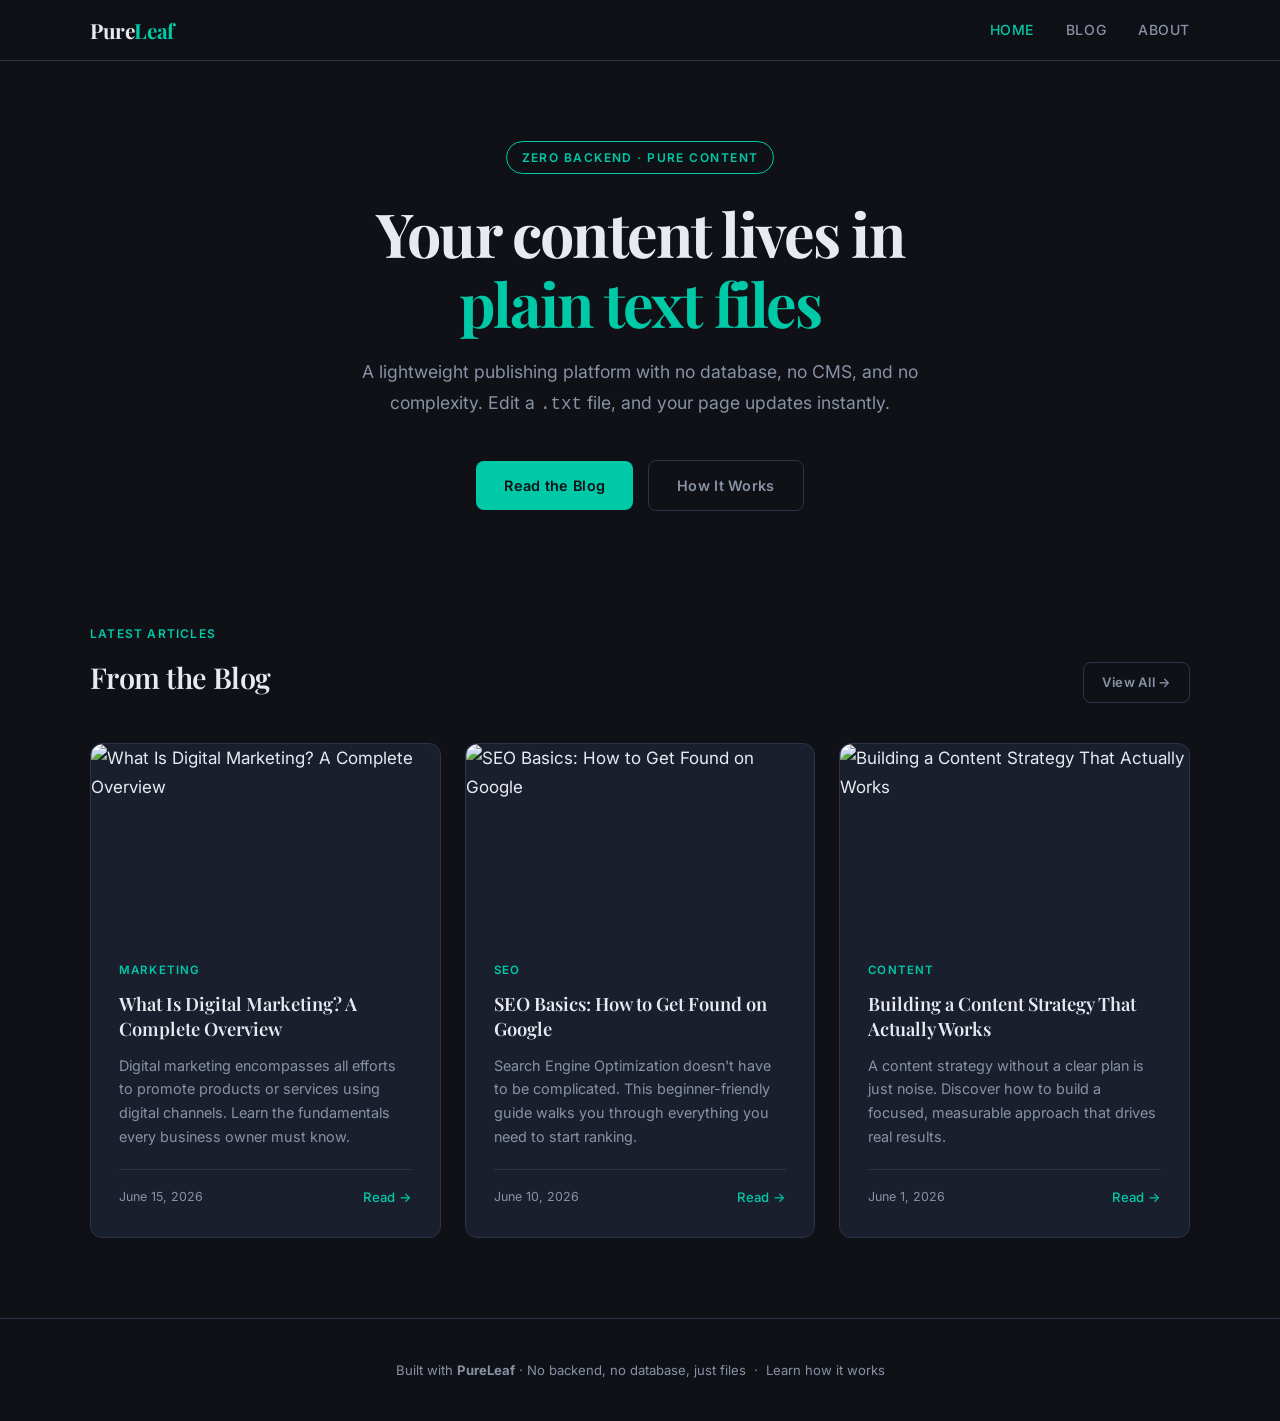
==== index.html @ 8e655b67 "Initial import" ====
<!DOCTYPE html>
<html lang="en">
<head>
  <meta charset="UTF-8">
  <meta name="viewport" content="width=device-width, initial-scale=1.0">
  <title>PureLeaf — Lightweight Publishing</title>
  <meta name="description" content="A fast, backend-free publishing platform where content lives in plain text files.">
  <link rel="stylesheet" href="css/main.css">
</head>
<body>

  <!-- ── Navigation ── -->
  <nav class="nav">
    <div class="nav-inner">
      <a href="index.html" class="nav-logo">Pure<span>Leaf</span></a>
      <ul class="nav-links">
        <li><a href="index.html" class="active">Home</a></li>
        <li><a href="blog.html">Blog</a></li>
        <li><a href="about.html">About</a></li>
      </ul>
    </div>
  </nav>

  <main>

    <!-- ── Hero ── -->
    <section class="hero">
      <span class="hero-eyebrow">Zero Backend · Pure Content</span>
      <h1>Your content lives in<br><em>plain text files</em></h1>
      <p>
        A lightweight publishing platform with no database, no CMS, and no complexity.
        Edit a <code>.txt</code> file, and your page updates instantly.
      </p>
      <a href="blog.html" class="btn btn-primary">Read the Blog</a>
      &nbsp;
      <a href="about.html" class="btn btn-ghost">How It Works</a>
    </section>

    <!-- ── Latest Posts ── -->
    <section class="posts-section">
      <div class="posts-header">
        <div>
          <div class="section-label">Latest Articles</div>
          <h2>From the Blog</h2>
        </div>
        <a href="blog.html" class="btn btn-ghost" style="font-size:0.82rem; padding:0.5rem 1.1rem;">
          View All →
        </a>
      </div>

      <!-- JS fills this in -->
      <div class="posts-grid" id="posts-grid">
        <div class="loading">Loading posts…</div>
      </div>
    </section>

  </main>

  <footer>
    <p>Built with <strong>PureLeaf</strong> · No backend, no database, just files &nbsp;·&nbsp;
      <a href="about.html">Learn how it works</a>
    </p>
  </footer>

  <script src="js/engine.js"></script>
  <script>
    // Load the posts manifest and render cards
    async function loadPosts() {
      const grid = document.getElementById('posts-grid');
      try {
        const res  = await fetch('posts.json');
        const posts = await res.json();

        // Show only the 3 most recent on the homepage
        const recent = posts.slice(0, 3);

        grid.innerHTML = recent.map(post => `
          <article class="post-card fade-in">
            ${post.image ? `<div class="post-card-image"><img src="${PureLeaf.escape(post.image)}" alt="${PureLeaf.escape(post.title)}" loading="lazy"></div>` : ''}
            <div class="post-card-category">${PureLeaf.escape(post.category)}</div>
            <h3>${PureLeaf.escape(post.title)}</h3>
            <p>${PureLeaf.escape(post.excerpt)}</p>
            <div class="post-card-meta">
              <span>${PureLeaf.formatDate(post.date)}</span>
              <a href="post.html?slug=${encodeURIComponent(post.slug)}" class="post-card-link">
                Read →
              </a>
            </div>
          </article>
        `).join('');

      } catch (err) {
        grid.innerHTML = '<p style="color:var(--danger)">Could not load posts.</p>';
      }
    }

    loadPosts();
  </script>

</body>
</html>
---- css/main.css ----
@import url('https://fonts.googleapis.com/css2?family=Playfair+Display:wght@400;600;700&family=Inter:wght@300;400;500;600&display=swap');

/* ── Tokens ── */
:root {
  --bg:       #0f1117;
  --surface:  #1a1f2e;
  --surface2: #222736;
  --border:   #2e3347;
  --accent:   #00c9a7;
  --accent2:  #0099ff;
  --text:     #e8eaf0;
  --muted:    #8892a4;
  --danger:   #ff6b6b;

  --font-display: 'Playfair Display', Georgia, serif;
  --font-body:    'Inter', system-ui, sans-serif;

  --radius: 8px;
  --max-w:  760px;
  --max-w-wide: 1100px;
}

/* ── Reset ── */
*, *::before, *::after { box-sizing: border-box; margin: 0; padding: 0; }

html { scroll-behavior: smooth; }

body {
  background: var(--bg);
  color: var(--text);
  font-family: var(--font-body);
  font-size: 17px;
  line-height: 1.75;
  min-height: 100vh;
  display: flex;
  flex-direction: column;
}

img { max-width: 100%; display: block; }
a  { color: var(--accent); text-decoration: none; }
a:hover { text-decoration: underline; }

/* ── Nav ── */
.nav {
  position: sticky;
  top: 0;
  z-index: 100;
  background: rgba(15, 17, 23, 0.88);
  backdrop-filter: blur(12px);
  border-bottom: 1px solid var(--border);
  padding: 0 2rem;
}

.nav-inner {
  max-width: var(--max-w-wide);
  margin: 0 auto;
  display: flex;
  align-items: center;
  justify-content: space-between;
  height: 60px;
}

.nav-logo {
  font-family: var(--font-display);
  font-size: 1.3rem;
  font-weight: 700;
  color: var(--text);
  letter-spacing: -0.02em;
}

.nav-logo span { color: var(--accent); }

.nav-links { display: flex; gap: 2rem; list-style: none; }

.nav-links a {
  color: var(--muted);
  font-size: 0.875rem;
  font-weight: 500;
  letter-spacing: 0.04em;
  text-transform: uppercase;
  transition: color 0.2s;
}

.nav-links a:hover,
.nav-links a.active { color: var(--accent); text-decoration: none; }

/* ── Main layout ── */
main { flex: 1; }

.container {
  max-width: var(--max-w-wide);
  margin: 0 auto;
  padding: 0 2rem;
}

.container--narrow {
  max-width: var(--max-w);
  margin: 0 auto;
  padding: 0 2rem;
}

/* ── Hero ── */
.hero {
  padding: 5rem 2rem 4rem;
  text-align: center;
  max-width: var(--max-w-wide);
  margin: 0 auto;
}

.hero-eyebrow {
  display: inline-block;
  font-size: 0.75rem;
  font-weight: 600;
  letter-spacing: 0.12em;
  text-transform: uppercase;
  color: var(--accent);
  border: 1px solid var(--accent);
  padding: 0.3rem 0.9rem;
  border-radius: 100px;
  margin-bottom: 1.5rem;
}

.hero h1 {
  font-family: var(--font-display);
  font-size: clamp(2.2rem, 5vw, 3.8rem);
  font-weight: 700;
  line-height: 1.15;
  letter-spacing: -0.03em;
  color: var(--text);
  margin-bottom: 1.25rem;
}

.hero h1 em {
  font-style: normal;
  color: var(--accent);
}

.hero p {
  font-size: 1.1rem;
  color: var(--muted);
  max-width: 560px;
  margin: 0 auto 2.5rem;
}

.btn {
  display: inline-block;
  padding: 0.75rem 1.75rem;
  border-radius: var(--radius);
  font-size: 0.9rem;
  font-weight: 600;
  letter-spacing: 0.02em;
  transition: all 0.2s;
  cursor: pointer;
  border: none;
}

.btn-primary {
  background: var(--accent);
  color: #0f1117;
}

.btn-primary:hover {
  background: #00e0bb;
  text-decoration: none;
  transform: translateY(-1px);
}

.btn-ghost {
  background: transparent;
  color: var(--muted);
  border: 1px solid var(--border);
}

.btn-ghost:hover {
  color: var(--text);
  border-color: var(--muted);
  text-decoration: none;
}

/* ── Section headings ── */
.section-label {
  font-size: 0.75rem;
  font-weight: 600;
  letter-spacing: 0.1em;
  text-transform: uppercase;
  color: var(--accent);
  margin-bottom: 0.5rem;
}

/* ── Post cards grid ── */
.posts-section {
  padding: 3rem 2rem 5rem;
}

.posts-header {
  max-width: var(--max-w-wide);
  margin: 0 auto 2.5rem;
  display: flex;
  align-items: flex-end;
  justify-content: space-between;
}

.posts-header h2 {
  font-family: var(--font-display);
  font-size: 1.8rem;
  font-weight: 600;
  letter-spacing: -0.02em;
}

.posts-grid {
  max-width: var(--max-w-wide);
  margin: 0 auto;
  display: grid;
  grid-template-columns: repeat(auto-fill, minmax(300px, 1fr));
  gap: 1.5rem;
}

.post-card {
  background: var(--surface);
  border: 1px solid var(--border);
  border-radius: calc(var(--radius) * 1.5);
  padding: 1.75rem;
  transition: border-color 0.2s, transform 0.2s;
  display: flex;
  flex-direction: column;
}

.post-card:hover {
  border-color: var(--accent);
  transform: translateY(-3px);
}

.post-card-category {
  font-size: 0.72rem;
  font-weight: 600;
  letter-spacing: 0.1em;
  text-transform: uppercase;
  color: var(--accent);
  margin-bottom: 0.75rem;
}

.post-card h3 {
  font-family: var(--font-display);
  font-size: 1.15rem;
  font-weight: 600;
  line-height: 1.35;
  margin-bottom: 0.75rem;
  color: var(--text);
}

.post-card p {
  font-size: 0.9rem;
  color: var(--muted);
  line-height: 1.65;
  flex: 1;
  margin-bottom: 1.25rem;
}

.post-card-meta {
  display: flex;
  align-items: center;
  justify-content: space-between;
  font-size: 0.78rem;
  color: var(--muted);
  border-top: 1px solid var(--border);
  padding-top: 1rem;
  margin-top: auto;
}

.post-card-link {
  color: var(--accent);
  font-weight: 500;
  font-size: 0.82rem;
}

/* ── Article page ── */
.article-header {
  padding: 4rem 2rem 3rem;
  max-width: var(--max-w);
  margin: 0 auto;
  border-bottom: 1px solid var(--border);
}

.article-category {
  display: inline-block;
  font-size: 0.72rem;
  font-weight: 600;
  letter-spacing: 0.1em;
  text-transform: uppercase;
  color: var(--accent);
  margin-bottom: 1rem;
}

.article-header h1 {
  font-family: var(--font-display);
  font-size: clamp(1.8rem, 4vw, 2.8rem);
  font-weight: 700;
  line-height: 1.2;
  letter-spacing: -0.025em;
  margin-bottom: 1rem;
}

.article-meta {
  font-size: 0.85rem;
  color: var(--muted);
}

/* ── Article reading line (signature element) ── */
.article-body {
  max-width: var(--max-w);
  margin: 0 auto;
  padding: 3rem 2rem 5rem;
  position: relative;
}

.article-body::before {
  content: '';
  position: absolute;
  left: 0;
  top: 3rem;
  width: 3px;
  background: linear-gradient(to bottom, var(--accent), transparent);
  height: 60%;
  border-radius: 2px;
  opacity: 0.35;
}

/* Article content styles (rendered from txt) */
.article-content h2 {
  font-family: var(--font-display);
  font-size: 1.45rem;
  font-weight: 600;
  margin: 2.5rem 0 0.9rem;
  color: var(--text);
  letter-spacing: -0.01em;
}

.article-content p {
  margin-bottom: 1.35rem;
  color: #c8cdd8;
}

.article-content ul, .article-content ol {
  margin: 1rem 0 1.35rem 1.5rem;
  color: #c8cdd8;
}

.article-content li { margin-bottom: 0.4rem; }

/* ── About / static page ── */
.page-header {
  padding: 4rem 2rem 2rem;
  max-width: var(--max-w);
  margin: 0 auto;
  border-bottom: 1px solid var(--border);
}

.page-header h1 {
  font-family: var(--font-display);
  font-size: clamp(2rem, 4vw, 3rem);
  font-weight: 700;
  letter-spacing: -0.03em;
}

.page-body {
  max-width: var(--max-w);
  margin: 0 auto;
  padding: 3rem 2rem 5rem;
}

.page-content h2 {
  font-family: var(--font-display);
  font-size: 1.45rem;
  font-weight: 600;
  margin: 2.5rem 0 0.9rem;
  color: var(--text);
}

.page-content p  { margin-bottom: 1.35rem; color: #c8cdd8; }
.page-content ul { margin: 1rem 0 1.35rem 1.5rem; color: #c8cdd8; }
.page-content li { margin-bottom: 0.4rem; }

/* ── Blog index page ── */
.blog-header {
  padding: 4rem 2rem 3rem;
  max-width: var(--max-w-wide);
  margin: 0 auto;
}

.blog-header h1 {
  font-family: var(--font-display);
  font-size: clamp(2rem, 4vw, 3rem);
  font-weight: 700;
  letter-spacing: -0.03em;
  margin-bottom: 0.5rem;
}

.blog-header p { color: var(--muted); max-width: 480px; }

/* ── Post card cover image ── */
.post-card-image {
  width: calc(100% + 3.5rem);
  margin: -1.75rem -1.75rem 1.25rem;
  border-radius: calc(var(--radius) * 1.5) calc(var(--radius) * 1.5) 0 0;
  overflow: hidden;
  aspect-ratio: 16 / 9;
}

.post-card-image img {
  width: 100%;
  height: 100%;
  object-fit: cover;
  transition: transform 0.4s ease;
}

.post-card:hover .post-card-image img {
  transform: scale(1.04);
}

/* ── Article hero image ── */
.article-hero-wrap {
  width: 100%;
  max-width: var(--max-w);
  margin: 0 auto;
  padding: 0 2rem 2rem;
  box-sizing: border-box;
  display: block;
}

.article-hero-image {
  width: 100%;
  aspect-ratio: 16 / 7;
  overflow: hidden;
  border-radius: var(--radius);
  background: var(--surface);
  display: block;
  box-sizing: border-box;
}

.article-hero-image:empty {
  display: none;
}

.article-hero-image img {
  width: 100% !important;
  height: 100% !important;
  max-width: none !important;
  object-fit: cover;
  display: block;
}

/* ── Inline article figures ── */
.article-figure {
  margin: 2rem 0;
  border-radius: var(--radius);
  overflow: hidden;
  border: 1px solid var(--border);
}

.article-figure img {
  width: 100%;
  height: auto;
  display: block;
}

.article-figure figcaption {
  padding: 0.6rem 1rem;
  font-size: 0.8rem;
  color: var(--muted);
  background: var(--surface);
  border-top: 1px solid var(--border);
  font-style: italic;
}


.loading {
  color: var(--muted);
  font-size: 0.9rem;
  padding: 2rem 0;
  display: flex;
  align-items: center;
  gap: 0.5rem;
}

.loading::before {
  content: '';
  width: 14px; height: 14px;
  border: 2px solid var(--border);
  border-top-color: var(--accent);
  border-radius: 50%;
  animation: spin 0.8s linear infinite;
  flex-shrink: 0;
}

@keyframes spin { to { transform: rotate(360deg); } }

/* ── Back link ── */
.back-link {
  display: inline-flex;
  align-items: center;
  gap: 0.4rem;
  font-size: 0.85rem;
  color: var(--muted);
  margin-bottom: 2rem;
  transition: color 0.2s;
}

.back-link:hover { color: var(--accent); text-decoration: none; }

/* ── Footer ── */
footer {
  border-top: 1px solid var(--border);
  padding: 2.5rem 2rem;
  text-align: center;
  font-size: 0.82rem;
  color: var(--muted);
}

footer a { color: var(--muted); }
footer a:hover { color: var(--accent); }

/* ── Fade-in animation ── */
.fade-in {
  animation: fadeIn 0.4s ease both;
}

@keyframes fadeIn {
  from { opacity: 0; transform: translateY(8px); }
  to   { opacity: 1; transform: translateY(0); }
}

/* ── Responsive ── */
@media (max-width: 640px) {
  .nav-links { gap: 1.2rem; }
  .posts-grid { grid-template-columns: 1fr; }
  .posts-header { flex-direction: column; align-items: flex-start; gap: 0.75rem; }
  .article-body::before { display: none; }
}
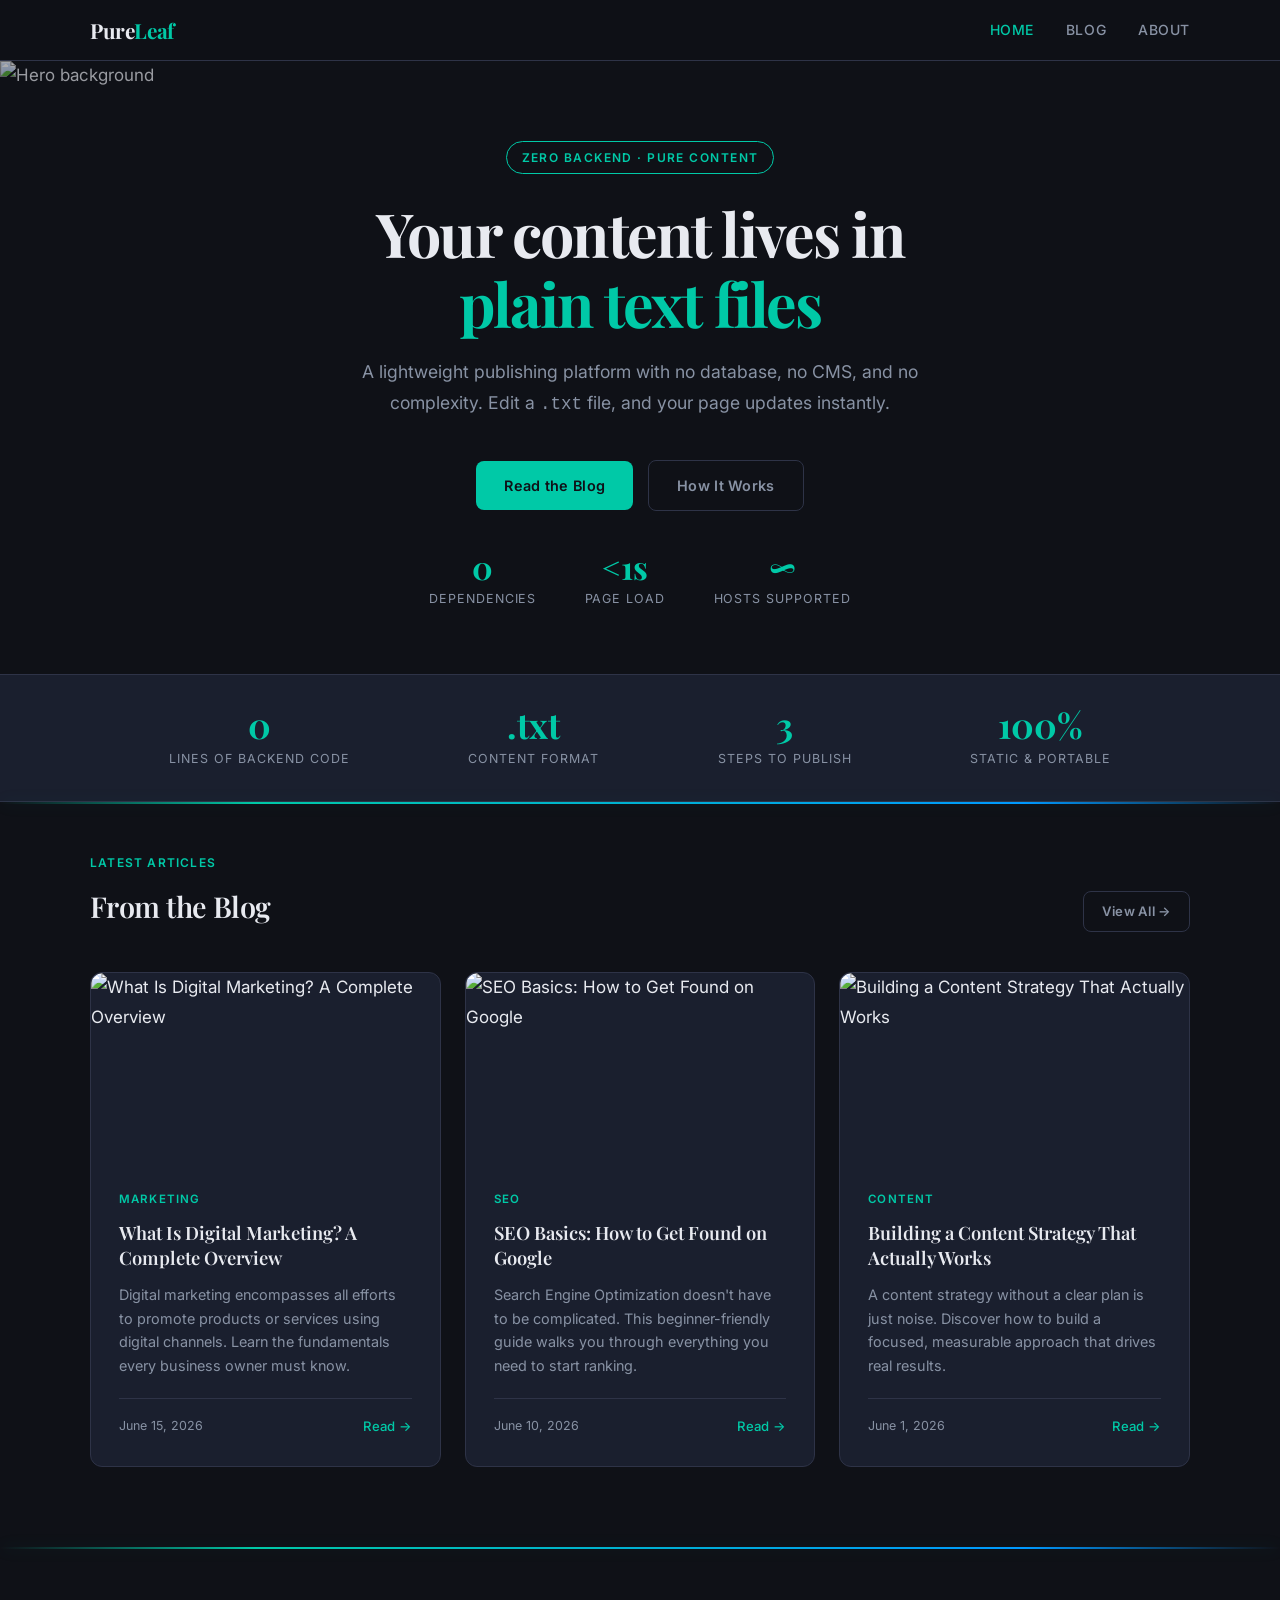
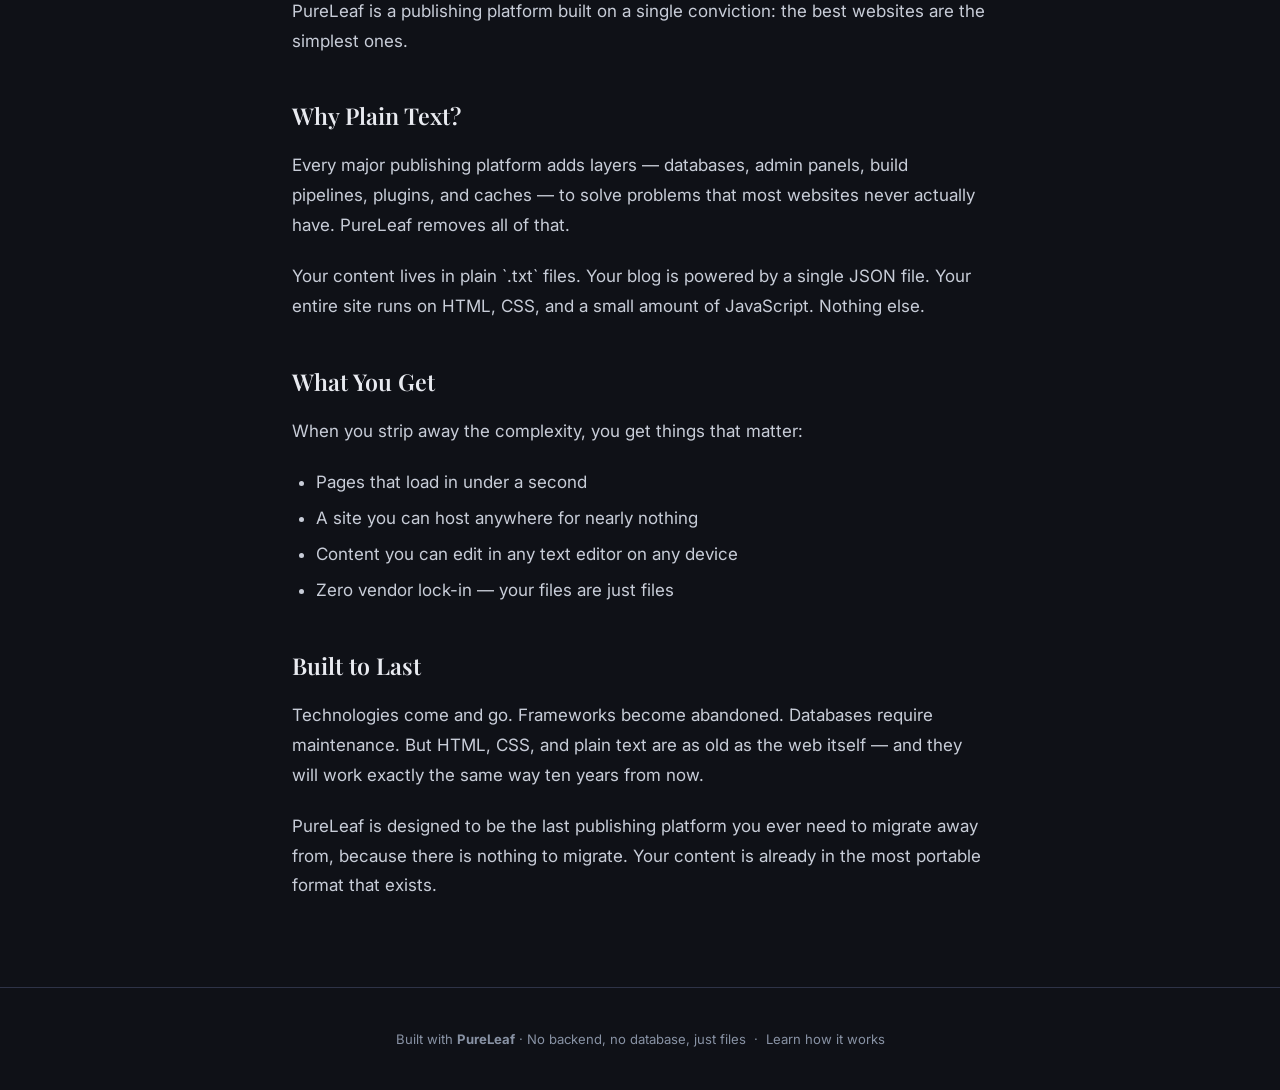
==== commit 86cc5f57: "version 3" ====
--- a/index.html
+++ b/index.html
@@ -23,18 +23,67 @@
 
   <main>
 
-    <!-- ── Hero ── -->
+    <!-- ── Hero (full-bleed background photo + gradient overlay) ── -->
     <section class="hero">
-      <span class="hero-eyebrow">Zero Backend · Pure Content</span>
-      <h1>Your content lives in<br><em>plain text files</em></h1>
-      <p>
-        A lightweight publishing platform with no database, no CMS, and no complexity.
-        Edit a <code>.txt</code> file, and your page updates instantly.
-      </p>
-      <a href="blog.html" class="btn btn-primary">Read the Blog</a>
-      &nbsp;
-      <a href="about.html" class="btn btn-ghost">How It Works</a>
+      <!-- Background photo layer — replace src with your own image -->
+      <div class="hero-bg">
+        <img src="https://picsum.photos/seed/pureleaf-hero/1920/1080" alt="Hero background">
+      </div>
+
+      <!-- Content layer — sits above the photo -->
+      <div class="hero-content">
+        <span class="hero-eyebrow">Zero Backend · Pure Content</span>
+        <h1>Your content lives in<br><em>plain text files</em></h1>
+        <p>
+          A lightweight publishing platform with no database, no CMS, and no complexity.
+          Edit a <code>.txt</code> file, and your page updates instantly.
+        </p>
+        <a href="blog.html" class="btn btn-primary">Read the Blog</a>
+        &nbsp;
+        <a href="about.html" class="btn btn-ghost">How It Works</a>
+
+        <!-- Inline stats at the bottom of the hero -->
+        <div class="hero-stats">
+          <div class="hero-stat">
+            <strong>0</strong>
+            <span>Dependencies</span>
+          </div>
+          <div class="hero-stat">
+            <strong>&lt;1s</strong>
+            <span>Page Load</span>
+          </div>
+          <div class="hero-stat">
+            <strong>∞</strong>
+            <span>Hosts Supported</span>
+          </div>
+        </div>
+      </div>
     </section>
+
+    <!-- ── Stats strip (full-width band below the hero) ── -->
+    <div class="stats-strip">
+      <div class="stats-strip-inner">
+        <div>
+          <span class="stat-item-value">0</span>
+          <span class="stat-item-label">Lines of Backend Code</span>
+        </div>
+        <div>
+          <span class="stat-item-value">.txt</span>
+          <span class="stat-item-label">Content Format</span>
+        </div>
+        <div>
+          <span class="stat-item-value">3</span>
+          <span class="stat-item-label">Steps to Publish</span>
+        </div>
+        <div>
+          <span class="stat-item-value">100%</span>
+          <span class="stat-item-label">Static & Portable</span>
+        </div>
+      </div>
+    </div>
+
+    <!-- ── Power line divider ── -->
+    <hr class="power-line">
 
     <!-- ── Latest Posts ── -->
     <section class="posts-section">
@@ -48,11 +97,17 @@
         </a>
       </div>
 
-      <!-- JS fills this in -->
+      <!-- JS fills this in from posts.json -->
       <div class="posts-grid" id="posts-grid">
         <div class="loading">Loading posts…</div>
       </div>
     </section>
+
+    <!-- ── Power line divider ── -->
+    <hr class="power-line">
+
+    <!-- ── Homepage body content (loaded from pages/home.txt) ── -->
+    <div class="home-content-section" id="home-content"></div>
 
   </main>
 
@@ -94,6 +149,9 @@
       }
     }
 
+    // Load homepage body content from pages/home.txt
+    PureLeaf.render('pages/home.txt', document.getElementById('home-content'));
+
     loadPosts();
   </script>
 
--- a/css/main.css
+++ b/css/main.css
@@ -18,6 +18,7 @@
   --radius: 8px;
   --max-w:  760px;
   --max-w-wide: 1100px;
+  --accent-glow: rgba(0, 201, 167, 0.15);
 }
 
 /* ── Reset ── */
@@ -99,12 +100,50 @@
   padding: 0 2rem;
 }
 
-/* ── Hero ── */
+/* ── Hero (full-bleed photo with gradient overlay) ── */
 .hero {
+  position: relative;
+  overflow: hidden;
+  min-height: 560px;
+  display: flex;
+  align-items: center;
+}
+
+/* The background photo layer */
+.hero-bg {
+  position: absolute;
+  inset: 0;
+  z-index: 0;
+}
+
+.hero-bg img {
+  width: 100%;
+  height: 100%;
+  object-fit: cover;
+  display: block;
+}
+
+/* Dark gradient overlay so text stays readable regardless of photo */
+.hero-bg::after {
+  content: '';
+  position: absolute;
+  inset: 0;
+  background: linear-gradient(
+    to bottom,
+    rgba(15, 17, 23, 0.35) 0%,
+    rgba(15, 17, 23, 0.92) 100%
+  );
+}
+
+/* The text/content layer — sits above the photo */
+.hero-content {
+  position: relative;
+  z-index: 1;
+  width: 100%;
+  max-width: var(--max-w-wide);
+  margin: 0 auto;
   padding: 5rem 2rem 4rem;
   text-align: center;
-  max-width: var(--max-w-wide);
-  margin: 0 auto;
 }
 
 .hero-eyebrow {
@@ -120,7 +159,7 @@
   margin-bottom: 1.5rem;
 }
 
-.hero h1 {
+.hero-content h1 {
   font-family: var(--font-display);
   font-size: clamp(2.2rem, 5vw, 3.8rem);
   font-weight: 700;
@@ -130,18 +169,134 @@
   margin-bottom: 1.25rem;
 }
 
-.hero h1 em {
+.hero-content h1 em {
   font-style: normal;
   color: var(--accent);
 }
 
-.hero p {
+.hero-content p {
   font-size: 1.1rem;
   color: var(--muted);
   max-width: 560px;
   margin: 0 auto 2.5rem;
 }
 
+/* Inline stat group at the bottom of the hero */
+.hero-stats {
+  display: flex;
+  justify-content: center;
+  gap: 3rem;
+  margin-top: 2.5rem;
+  flex-wrap: wrap;
+}
+
+.hero-stat {
+  text-align: center;
+}
+
+.hero-stat strong {
+  display: block;
+  font-family: var(--font-display);
+  font-size: 2rem;
+  font-weight: 700;
+  color: var(--accent);
+  line-height: 1;
+}
+
+.hero-stat span {
+  font-size: 0.78rem;
+  text-transform: uppercase;
+  letter-spacing: 0.08em;
+  color: var(--muted);
+  margin-top: 0.3rem;
+  display: block;
+}
+
+/* ── Stats strip (full-width band of key figures below hero) ── */
+.stats-strip {
+  width: 100%;
+  background: var(--surface);
+  border-top: 1px solid var(--border);
+  border-bottom: 1px solid var(--border);
+}
+
+.stats-strip-inner {
+  max-width: var(--max-w-wide);
+  margin: 0 auto;
+  padding: 2rem;
+  display: flex;
+  justify-content: space-around;
+  align-items: center;
+  flex-wrap: wrap;
+  gap: 1.5rem;
+}
+
+.stat-item-value {
+  font-family: var(--font-display);
+  font-size: 2.2rem;
+  font-weight: 700;
+  color: var(--accent);
+  line-height: 1;
+  display: block;
+  text-align: center;
+}
+
+.stat-item-label {
+  font-size: 0.78rem;
+  text-transform: uppercase;
+  letter-spacing: 0.08em;
+  color: var(--muted);
+  margin-top: 0.35rem;
+  display: block;
+  text-align: center;
+}
+
+/* ── Power line (full-width glowing accent divider) ── */
+.power-line {
+  width: 100%;
+  height: 2px;
+  background: linear-gradient(
+    to right,
+    transparent,
+    var(--accent) 20%,
+    var(--accent2) 80%,
+    transparent
+  );
+  box-shadow: 0 0 16px var(--accent-glow);
+  border: none;
+  margin: 0;
+  padding: 0;
+}
+
+/* ── Section layout ── */
+.section {
+  padding: 4rem 2rem;
+}
+
+.section-header {
+  max-width: var(--max-w-wide);
+  margin: 0 auto 2.5rem;
+}
+
+.section-eyebrow {
+  font-size: 0.75rem;
+  font-weight: 600;
+  letter-spacing: 0.1em;
+  text-transform: uppercase;
+  color: var(--accent);
+  margin-bottom: 0.5rem;
+  display: block;
+}
+
+.section-title {
+  font-family: var(--font-display);
+  font-size: clamp(1.6rem, 3vw, 2.4rem);
+  font-weight: 700;
+  letter-spacing: -0.02em;
+  color: var(--text);
+}
+
+/* ── Buttons ── */
 .btn {
   display: inline-block;
   padding: 0.75rem 1.75rem;
@@ -177,7 +332,7 @@
   text-decoration: none;
 }
 
-/* ── Section headings ── */
+/* ── Section label (legacy — kept for compatibility) ── */
 .section-label {
   font-size: 0.75rem;
   font-weight: 600;
@@ -347,6 +502,25 @@
 
 .article-content li { margin-bottom: 0.4rem; }
 
+/* ── Home content section (below hero) ── */
+.home-content-section {
+  max-width: var(--max-w);
+  margin: 0 auto;
+  padding: 3rem 2rem 4rem;
+}
+
+.home-content-section h2 {
+  font-family: var(--font-display);
+  font-size: 1.45rem;
+  font-weight: 600;
+  margin: 2.5rem 0 0.9rem;
+  color: var(--text);
+}
+
+.home-content-section p  { margin-bottom: 1.35rem; color: #c8cdd8; }
+.home-content-section ul { margin: 1rem 0 1.35rem 1.5rem; color: #c8cdd8; }
+.home-content-section li { margin-bottom: 0.4rem; }
+
 /* ── About / static page ── */
 .page-header {
   padding: 4rem 2rem 2rem;
@@ -472,7 +646,7 @@
   font-style: italic;
 }
 
-
+/* ── Loading state ── */
 .loading {
   color: var(--muted);
   font-size: 0.9rem;
@@ -535,4 +709,6 @@
   .posts-grid { grid-template-columns: 1fr; }
   .posts-header { flex-direction: column; align-items: flex-start; gap: 0.75rem; }
   .article-body::before { display: none; }
-}
+  .hero-stats { gap: 1.5rem; }
+  .stats-strip-inner { justify-content: center; }
+}
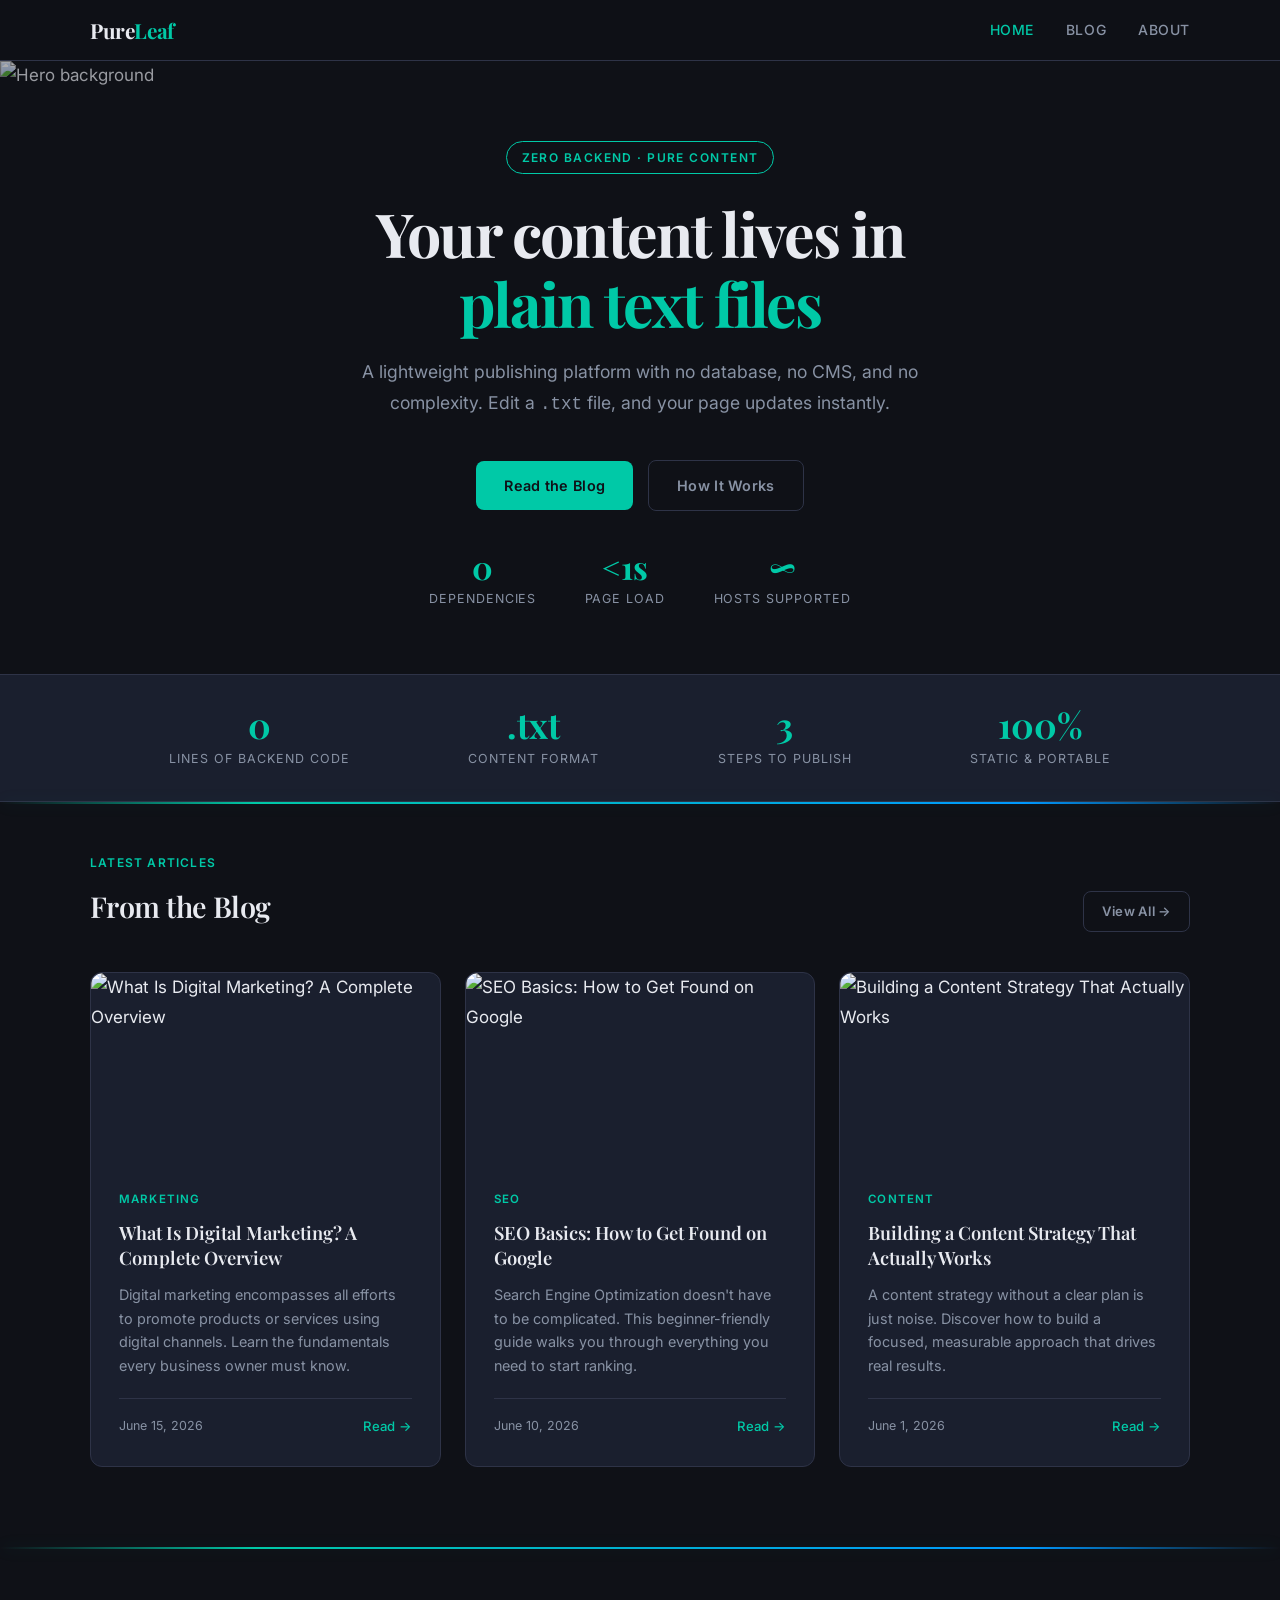
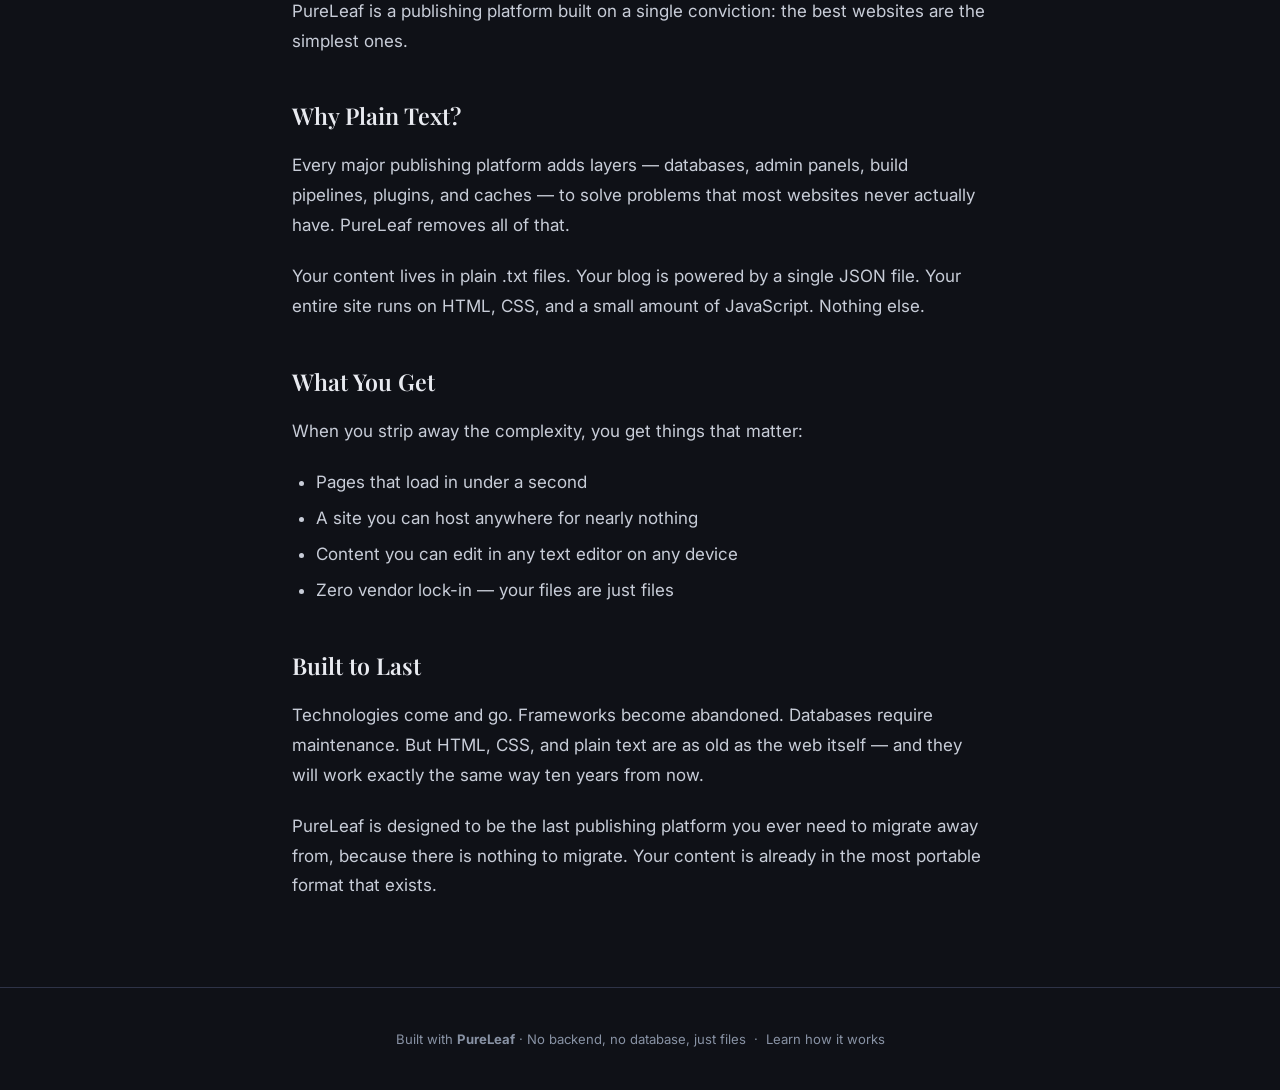
==== commit b9909a4d: "version 4" ====
--- a/index.html
+++ b/index.html
@@ -5,11 +5,12 @@
   <meta name="viewport" content="width=device-width, initial-scale=1.0">
   <title>PureLeaf — Lightweight Publishing</title>
   <meta name="description" content="A fast, backend-free publishing platform where content lives in plain text files.">
+  <meta name="generator" content="PureLeaf">
+  <link rel="icon" type="image/svg+xml" href="assets/favicon.svg">
   <link rel="stylesheet" href="css/main.css">
 </head>
 <body>
 
-  <!-- ── Navigation ── -->
   <nav class="nav">
     <div class="nav-inner">
       <a href="index.html" class="nav-logo">Pure<span>Leaf</span></a>
@@ -23,112 +24,69 @@
 
   <main>
 
-    <!-- ── Hero (full-bleed background photo + gradient overlay) ── -->
     <section class="hero">
-      <!-- Background photo layer — replace src with your own image -->
       <div class="hero-bg">
         <img src="https://picsum.photos/seed/pureleaf-hero/1920/1080" alt="Hero background">
       </div>
-
-      <!-- Content layer — sits above the photo -->
       <div class="hero-content">
         <span class="hero-eyebrow">Zero Backend · Pure Content</span>
         <h1>Your content lives in<br><em>plain text files</em></h1>
-        <p>
-          A lightweight publishing platform with no database, no CMS, and no complexity.
-          Edit a <code>.txt</code> file, and your page updates instantly.
-        </p>
+        <p>A lightweight publishing platform with no database, no CMS, and no complexity.
+          Edit a <code>.txt</code> file, and your page updates instantly.</p>
         <a href="blog.html" class="btn btn-primary">Read the Blog</a>
         &nbsp;
         <a href="about.html" class="btn btn-ghost">How It Works</a>
-
-        <!-- Inline stats at the bottom of the hero -->
         <div class="hero-stats">
-          <div class="hero-stat">
-            <strong>0</strong>
-            <span>Dependencies</span>
-          </div>
-          <div class="hero-stat">
-            <strong>&lt;1s</strong>
-            <span>Page Load</span>
-          </div>
-          <div class="hero-stat">
-            <strong>∞</strong>
-            <span>Hosts Supported</span>
-          </div>
+          <div class="hero-stat"><strong>0</strong><span>Dependencies</span></div>
+          <div class="hero-stat"><strong>&lt;1s</strong><span>Page Load</span></div>
+          <div class="hero-stat"><strong>∞</strong><span>Hosts Supported</span></div>
         </div>
       </div>
     </section>
 
-    <!-- ── Stats strip (full-width band below the hero) ── -->
     <div class="stats-strip">
       <div class="stats-strip-inner">
-        <div>
-          <span class="stat-item-value">0</span>
-          <span class="stat-item-label">Lines of Backend Code</span>
-        </div>
-        <div>
-          <span class="stat-item-value">.txt</span>
-          <span class="stat-item-label">Content Format</span>
-        </div>
-        <div>
-          <span class="stat-item-value">3</span>
-          <span class="stat-item-label">Steps to Publish</span>
-        </div>
-        <div>
-          <span class="stat-item-value">100%</span>
-          <span class="stat-item-label">Static & Portable</span>
-        </div>
+        <div><span class="stat-item-value">0</span><span class="stat-item-label">Lines of Backend Code</span></div>
+        <div><span class="stat-item-value">.txt</span><span class="stat-item-label">Content Format</span></div>
+        <div><span class="stat-item-value">3</span><span class="stat-item-label">Steps to Publish</span></div>
+        <div><span class="stat-item-value">100%</span><span class="stat-item-label">Static &amp; Portable</span></div>
       </div>
     </div>
 
-    <!-- ── Power line divider ── -->
     <hr class="power-line">
 
-    <!-- ── Latest Posts ── -->
     <section class="posts-section">
       <div class="posts-header">
         <div>
           <div class="section-label">Latest Articles</div>
           <h2>From the Blog</h2>
         </div>
-        <a href="blog.html" class="btn btn-ghost" style="font-size:0.82rem; padding:0.5rem 1.1rem;">
-          View All →
-        </a>
+        <a href="blog.html" class="btn btn-ghost" style="font-size:0.82rem; padding:0.5rem 1.1rem;">View All →</a>
       </div>
-
-      <!-- JS fills this in from posts.json -->
       <div class="posts-grid" id="posts-grid">
         <div class="loading">Loading posts…</div>
       </div>
     </section>
 
-    <!-- ── Power line divider ── -->
     <hr class="power-line">
 
-    <!-- ── Homepage body content (loaded from pages/home.txt) ── -->
     <div class="home-content-section" id="home-content"></div>
 
   </main>
 
   <footer>
     <p>Built with <strong>PureLeaf</strong> · No backend, no database, just files &nbsp;·&nbsp;
-      <a href="about.html">Learn how it works</a>
-    </p>
+      <a href="about.html">Learn how it works</a></p>
   </footer>
 
   <script src="js/engine.js"></script>
   <script>
-    // Load the posts manifest and render cards
     async function loadPosts() {
       const grid = document.getElementById('posts-grid');
       try {
-        const res  = await fetch('posts.json');
+        const res   = await fetch('posts.json');
         const posts = await res.json();
-
-        // Show only the 3 most recent on the homepage
         const recent = posts.slice(0, 3);
-
         grid.innerHTML = recent.map(post => `
           <article class="post-card fade-in">
             ${post.image ? `<div class="post-card-image"><img src="${PureLeaf.escape(post.image)}" alt="${PureLeaf.escape(post.title)}" loading="lazy"></div>` : ''}
@@ -137,21 +95,15 @@
             <p>${PureLeaf.escape(post.excerpt)}</p>
             <div class="post-card-meta">
               <span>${PureLeaf.formatDate(post.date)}</span>
-              <a href="post.html?slug=${encodeURIComponent(post.slug)}" class="post-card-link">
-                Read →
-              </a>
+              <a href="blog/${encodeURIComponent(post.slug)}" class="post-card-link">Read →</a>
             </div>
           </article>
         `).join('');
-
       } catch (err) {
         grid.innerHTML = '<p style="color:var(--danger)">Could not load posts.</p>';
       }
     }
-
-    // Load homepage body content from pages/home.txt
     PureLeaf.render('pages/home.txt', document.getElementById('home-content'));
-
     loadPosts();
   </script>
 
--- a/css/main.css
+++ b/css/main.css
@@ -100,7 +100,7 @@
   padding: 0 2rem;
 }
 
-/* ── Hero (full-bleed photo with gradient overlay) ── */
+/* ── Hero ── */
 .hero {
   position: relative;
   overflow: hidden;
@@ -109,7 +109,6 @@
   align-items: center;
 }
 
-/* The background photo layer */
 .hero-bg {
   position: absolute;
   inset: 0;
@@ -123,7 +122,6 @@
   display: block;
 }
 
-/* Dark gradient overlay so text stays readable regardless of photo */
 .hero-bg::after {
   content: '';
   position: absolute;
@@ -135,7 +133,6 @@
   );
 }
 
-/* The text/content layer — sits above the photo */
 .hero-content {
   position: relative;
   z-index: 1;
@@ -181,7 +178,6 @@
   margin: 0 auto 2.5rem;
 }
 
-/* Inline stat group at the bottom of the hero */
 .hero-stats {
   display: flex;
   justify-content: center;
@@ -190,9 +186,7 @@
   flex-wrap: wrap;
 }
 
-.hero-stat {
-  text-align: center;
-}
+.hero-stat { text-align: center; }
 
 .hero-stat strong {
   display: block;
@@ -212,7 +206,7 @@
   display: block;
 }
 
-/* ── Stats strip (full-width band of key figures below hero) ── */
+/* ── Stats strip ── */
 .stats-strip {
   width: 100%;
   background: var(--surface);
@@ -251,7 +245,7 @@
   text-align: center;
 }
 
-/* ── Power line (full-width glowing accent divider) ── */
+/* ── Power line ── */
 .power-line {
   width: 100%;
   height: 2px;
@@ -269,9 +263,7 @@
 }
 
 /* ── Section layout ── */
-.section {
-  padding: 4rem 2rem;
-}
+.section { padding: 4rem 2rem; }
 
 .section-header {
   max-width: var(--max-w-wide);
@@ -309,30 +301,13 @@
   border: none;
 }
 
-.btn-primary {
-  background: var(--accent);
-  color: #0f1117;
-}
-
-.btn-primary:hover {
-  background: #00e0bb;
-  text-decoration: none;
-  transform: translateY(-1px);
-}
-
-.btn-ghost {
-  background: transparent;
-  color: var(--muted);
-  border: 1px solid var(--border);
-}
-
-.btn-ghost:hover {
-  color: var(--text);
-  border-color: var(--muted);
-  text-decoration: none;
-}
-
-/* ── Section label (legacy — kept for compatibility) ── */
+.btn-primary { background: var(--accent); color: #0f1117; }
+.btn-primary:hover { background: #00e0bb; text-decoration: none; transform: translateY(-1px); }
+
+.btn-ghost { background: transparent; color: var(--muted); border: 1px solid var(--border); }
+.btn-ghost:hover { color: var(--text); border-color: var(--muted); text-decoration: none; }
+
+/* ── Section label ── */
 .section-label {
   font-size: 0.75rem;
   font-weight: 600;
@@ -342,10 +317,8 @@
   margin-bottom: 0.5rem;
 }
 
-/* ── Post cards grid ── */
-.posts-section {
-  padding: 3rem 2rem 5rem;
-}
+/* ── Post cards ── */
+.posts-section { padding: 3rem 2rem 5rem; }
 
 .posts-header {
   max-width: var(--max-w-wide);
@@ -380,10 +353,7 @@
   flex-direction: column;
 }
 
-.post-card:hover {
-  border-color: var(--accent);
-  transform: translateY(-3px);
-}
+.post-card:hover { border-color: var(--accent); transform: translateY(-3px); }
 
 .post-card-category {
   font-size: 0.72rem;
@@ -422,11 +392,7 @@
   margin-top: auto;
 }
 
-.post-card-link {
-  color: var(--accent);
-  font-weight: 500;
-  font-size: 0.82rem;
-}
+.post-card-link { color: var(--accent); font-weight: 500; font-size: 0.82rem; }
 
 /* ── Article page ── */
 .article-header {
@@ -455,12 +421,9 @@
   margin-bottom: 1rem;
 }
 
-.article-meta {
-  font-size: 0.85rem;
-  color: var(--muted);
-}
-
-/* ── Article reading line (signature element) ── */
+.article-meta { font-size: 0.85rem; color: var(--muted); }
+
+/* ── Article reading line ── */
 .article-body {
   max-width: var(--max-w);
   margin: 0 auto;
@@ -480,7 +443,6 @@
   opacity: 0.35;
 }
 
-/* Article content styles (rendered from txt) */
 .article-content h2 {
   font-family: var(--font-display);
   font-size: 1.45rem;
@@ -490,19 +452,11 @@
   letter-spacing: -0.01em;
 }
 
-.article-content p {
-  margin-bottom: 1.35rem;
-  color: #c8cdd8;
-}
-
-.article-content ul, .article-content ol {
-  margin: 1rem 0 1.35rem 1.5rem;
-  color: #c8cdd8;
-}
-
+.article-content p { margin-bottom: 1.35rem; color: #c8cdd8; }
+.article-content ul, .article-content ol { margin: 1rem 0 1.35rem 1.5rem; color: #c8cdd8; }
 .article-content li { margin-bottom: 0.4rem; }
 
-/* ── Home content section (below hero) ── */
+/* ── Home content section ── */
 .home-content-section {
   max-width: var(--max-w);
   margin: 0 auto;
@@ -536,11 +490,7 @@
   letter-spacing: -0.03em;
 }
 
-.page-body {
-  max-width: var(--max-w);
-  margin: 0 auto;
-  padding: 3rem 2rem 5rem;
-}
+.page-body { max-width: var(--max-w); margin: 0 auto; padding: 3rem 2rem 5rem; }
 
 .page-content h2 {
   font-family: var(--font-display);
@@ -554,12 +504,8 @@
 .page-content ul { margin: 1rem 0 1.35rem 1.5rem; color: #c8cdd8; }
 .page-content li { margin-bottom: 0.4rem; }
 
-/* ── Blog index page ── */
-.blog-header {
-  padding: 4rem 2rem 3rem;
-  max-width: var(--max-w-wide);
-  margin: 0 auto;
-}
+/* ── Blog index ── */
+.blog-header { padding: 4rem 2rem 3rem; max-width: var(--max-w-wide); margin: 0 auto; }
 
 .blog-header h1 {
   font-family: var(--font-display);
@@ -587,9 +533,7 @@
   transition: transform 0.4s ease;
 }
 
-.post-card:hover .post-card-image img {
-  transform: scale(1.04);
-}
+.post-card:hover .post-card-image img { transform: scale(1.04); }
 
 /* ── Article hero image ── */
 .article-hero-wrap {
@@ -611,9 +555,7 @@
   box-sizing: border-box;
 }
 
-.article-hero-image:empty {
-  display: none;
-}
+.article-hero-image:empty { display: none; }
 
 .article-hero-image img {
   width: 100% !important;
@@ -623,7 +565,7 @@
   display: block;
 }
 
-/* ── Inline article figures ── */
+/* ── Inline figures ── */
 .article-figure {
   margin: 2rem 0;
   border-radius: var(--radius);
@@ -631,11 +573,7 @@
   border: 1px solid var(--border);
 }
 
-.article-figure img {
-  width: 100%;
-  height: auto;
-  display: block;
-}
+.article-figure img { width: 100%; height: auto; display: block; }
 
 .article-figure figcaption {
   padding: 0.6rem 1rem;
@@ -693,10 +631,8 @@
 footer a { color: var(--muted); }
 footer a:hover { color: var(--accent); }
 
-/* ── Fade-in animation ── */
-.fade-in {
-  animation: fadeIn 0.4s ease both;
-}
+/* ── Fade-in ── */
+.fade-in { animation: fadeIn 0.4s ease both; }
 
 @keyframes fadeIn {
   from { opacity: 0; transform: translateY(8px); }
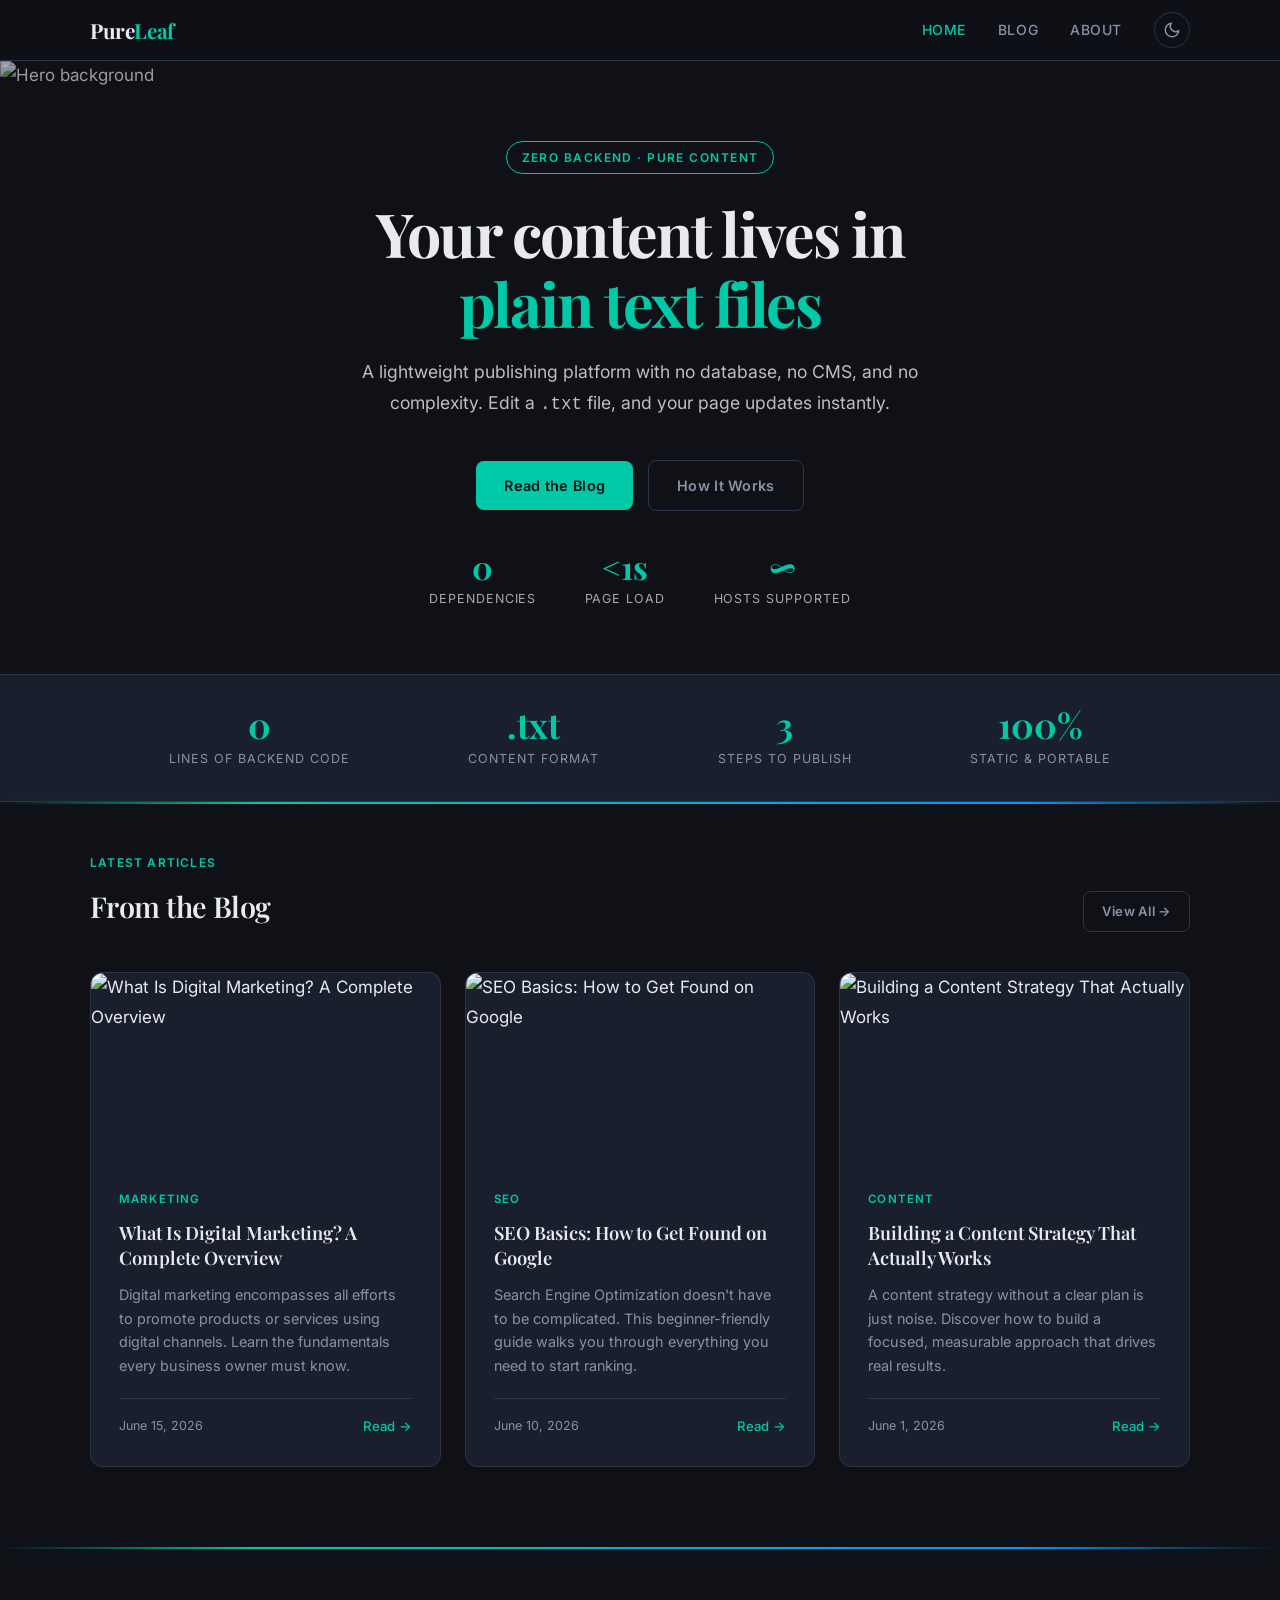
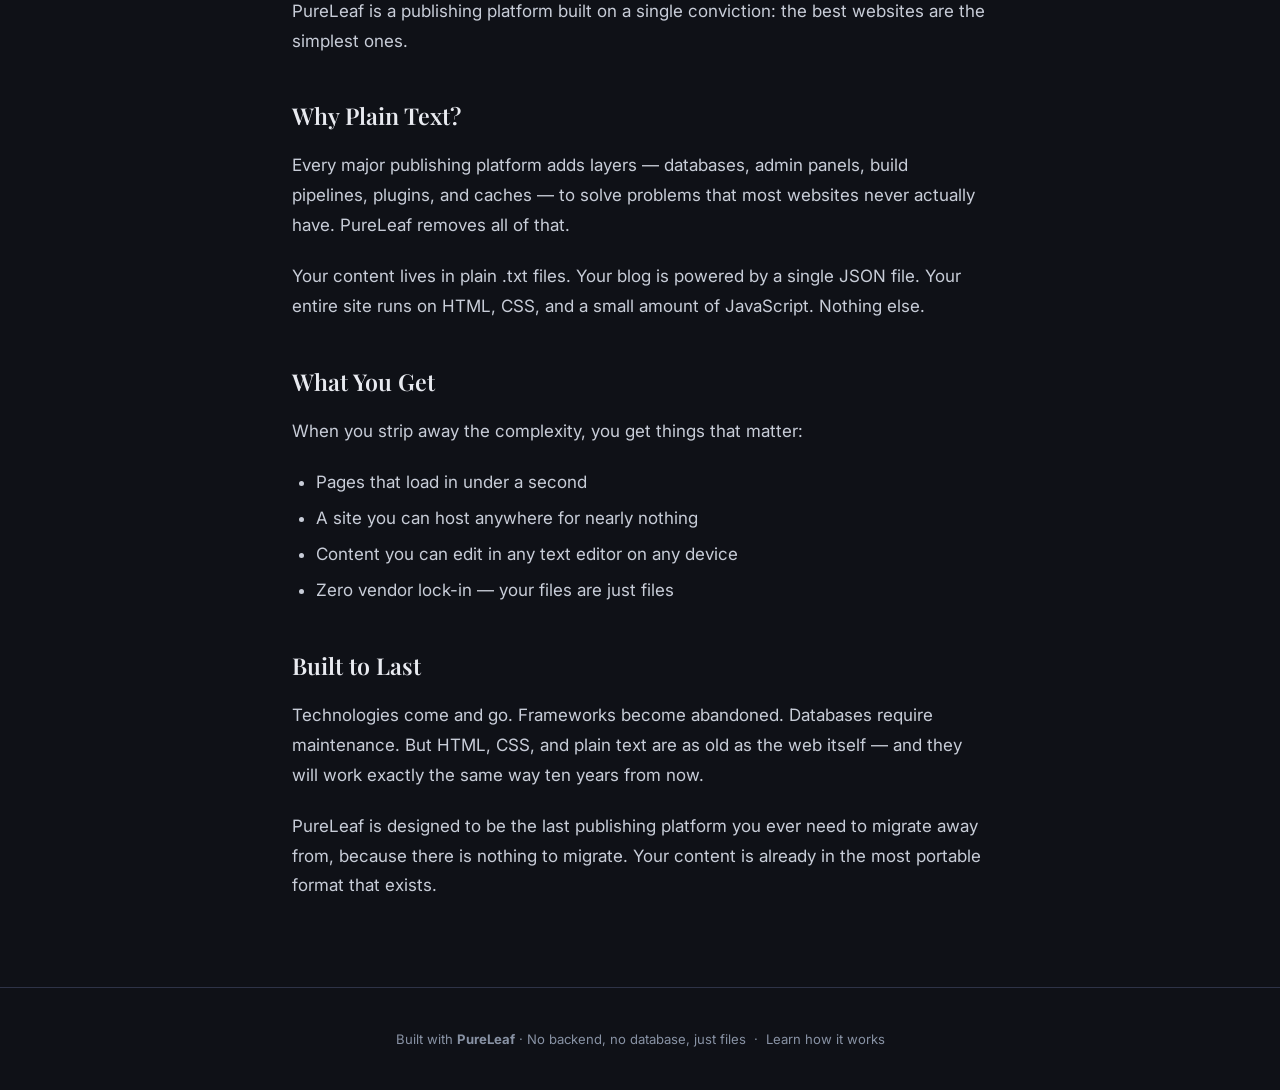
==== commit 008a5bf1: "adding theme toggle" ====
--- a/index.html
+++ b/index.html
@@ -8,17 +8,37 @@
   <meta name="generator" content="PureLeaf">
   <link rel="icon" type="image/svg+xml" href="assets/favicon.svg">
   <link rel="stylesheet" href="css/main.css">
+  <!-- Anti-flash: apply saved theme before first paint -->
+  <script>if(localStorage.getItem('theme')==='light')document.body.classList.add('light');</script>
 </head>
 <body>
 
   <nav class="nav">
     <div class="nav-inner">
       <a href="index.html" class="nav-logo">Pure<span>Leaf</span></a>
-      <ul class="nav-links">
-        <li><a href="index.html" class="active">Home</a></li>
-        <li><a href="blog.html">Blog</a></li>
-        <li><a href="about.html">About</a></li>
-      </ul>
+      <div class="nav-right">
+        <ul class="nav-links">
+          <li><a href="index.html" class="active">Home</a></li>
+          <li><a href="blog.html">Blog</a></li>
+          <li><a href="about.html">About</a></li>
+        </ul>
+        <button class="theme-toggle" id="theme-toggle" aria-label="Toggle light/dark mode">
+          <span class="icon-wrap">
+            <!-- Sun icon — shown in light mode -->
+            <svg class="icon-sun" xmlns="http://www.w3.org/2000/svg" viewBox="0 0 24 24" fill="none" stroke="currentColor" stroke-width="2" stroke-linecap="round" stroke-linejoin="round">
+              <circle cx="12" cy="12" r="5"/>
+              <line x1="12" y1="1" x2="12" y2="3"/><line x1="12" y1="21" x2="12" y2="23"/>
+              <line x1="4.22" y1="4.22" x2="5.64" y2="5.64"/><line x1="18.36" y1="18.36" x2="19.78" y2="19.78"/>
+              <line x1="1" y1="12" x2="3" y2="12"/><line x1="21" y1="12" x2="23" y2="12"/>
+              <line x1="4.22" y1="19.78" x2="5.64" y2="18.36"/><line x1="18.36" y1="5.64" x2="19.78" y2="4.22"/>
+            </svg>
+            <!-- Moon icon — shown in dark mode -->
+            <svg class="icon-moon" xmlns="http://www.w3.org/2000/svg" viewBox="0 0 24 24" fill="none" stroke="currentColor" stroke-width="2" stroke-linecap="round" stroke-linejoin="round">
+              <path d="M21 12.79A9 9 0 1 1 11.21 3 7 7 0 0 0 21 12.79z"/>
+            </svg>
+          </span>
+        </button>
+      </div>
     </div>
   </nav>
 
@@ -81,11 +101,19 @@
 
   <script src="js/engine.js"></script>
   <script>
+    // ── Theme toggle ──────────────────────────────────────────
+    const toggle = document.getElementById('theme-toggle');
+    toggle.addEventListener('click', () => {
+      const isLight = document.body.classList.toggle('light');
+      localStorage.setItem('theme', isLight ? 'light' : 'dark');
+    });
+
+    // ── Posts ─────────────────────────────────────────────────
     async function loadPosts() {
       const grid = document.getElementById('posts-grid');
       try {
-        const res   = await fetch('posts.json');
-        const posts = await res.json();
+        const res    = await fetch('posts.json');
+        const posts  = await res.json();
         const recent = posts.slice(0, 3);
         grid.innerHTML = recent.map(post => `
           <article class="post-card fade-in">
@@ -103,6 +131,7 @@
         grid.innerHTML = '<p style="color:var(--danger)">Could not load posts.</p>';
       }
     }
+
     PureLeaf.render('pages/home.txt', document.getElementById('home-content'));
     loadPosts();
   </script>
--- a/css/main.css
+++ b/css/main.css
@@ -1,24 +1,56 @@
 @import url('https://fonts.googleapis.com/css2?family=Playfair+Display:wght@400;600;700&family=Inter:wght@300;400;500;600&display=swap');
 
-/* ── Tokens ── */
+/* ── Dark theme tokens (default) ── */
 :root {
-  --bg:       #0f1117;
-  --surface:  #1a1f2e;
-  --surface2: #222736;
-  --border:   #2e3347;
-  --accent:   #00c9a7;
-  --accent2:  #0099ff;
-  --text:     #e8eaf0;
-  --muted:    #8892a4;
-  --danger:   #ff6b6b;
+  --bg:          #0f1117;
+  --surface:     #1a1f2e;
+  --surface2:    #222736;
+  --border:      #2e3347;
+  --accent:      #00c9a7;
+  --accent2:     #0099ff;
+  --text:        #e8eaf0;
+  --muted:       #8892a4;
+  --danger:      #ff6b6b;
+  --article-p:   #c8cdd8;
 
   --font-display: 'Playfair Display', Georgia, serif;
   --font-body:    'Inter', system-ui, sans-serif;
 
-  --radius: 8px;
-  --max-w:  760px;
+  --radius:     8px;
+  --max-w:      760px;
   --max-w-wide: 1100px;
   --accent-glow: rgba(0, 201, 167, 0.15);
+
+  /* Nav background — semi-transparent for backdrop-filter blur */
+  --nav-bg: rgba(15, 17, 23, 0.88);
+
+  /* Hero overlay gradient stops */
+  --hero-overlay-top:    rgba(15, 17, 23, 0.35);
+  --hero-overlay-bottom: rgba(15, 17, 23, 0.92);
+
+  /* Theme toggle icon visibility */
+  --icon-sun:  0;   /* hidden in dark mode */
+  --icon-moon: 1;   /* visible in dark mode */
+}
+
+/* ── Light theme token overrides ── */
+body.light {
+  --bg:          #f8f7f4;
+  --surface:     #ffffff;
+  --surface2:    #f1f0ed;
+  --border:      #dddbd6;
+  --text:        #1a1a2e;
+  --muted:       #6b7280;
+  --danger:      #dc2626;
+  --article-p:   #374151;
+  --accent-glow: rgba(0, 201, 167, 0.12);
+
+  --nav-bg: rgba(248, 247, 244, 0.88);
+  --hero-overlay-top:    rgba(15, 17, 23, 0.25);
+  --hero-overlay-bottom: rgba(15, 17, 23, 0.80);
+
+  --icon-sun:  1;   /* visible in light mode */
+  --icon-moon: 0;   /* hidden in light mode */
 }
 
 /* ── Reset ── */
@@ -35,6 +67,8 @@
   min-height: 100vh;
   display: flex;
   flex-direction: column;
+  /* Smooth transition for theme switch — covers bg, text, borders */
+  transition: background 0.25s ease, color 0.25s ease;
 }
 
 img { max-width: 100%; display: block; }
@@ -46,10 +80,11 @@
   position: sticky;
   top: 0;
   z-index: 100;
-  background: rgba(15, 17, 23, 0.88);
+  background: var(--nav-bg);
   backdrop-filter: blur(12px);
   border-bottom: 1px solid var(--border);
   padding: 0 2rem;
+  transition: background 0.25s ease, border-color 0.25s ease;
 }
 
 .nav-inner {
@@ -67,9 +102,17 @@
   font-weight: 700;
   color: var(--text);
   letter-spacing: -0.02em;
+  transition: color 0.25s ease;
 }
 
 .nav-logo span { color: var(--accent); }
+
+/* Nav right side — links + toggle grouped together */
+.nav-right {
+  display: flex;
+  align-items: center;
+  gap: 2rem;
+}
 
 .nav-links { display: flex; gap: 2rem; list-style: none; }
 
@@ -84,6 +127,47 @@
 
 .nav-links a:hover,
 .nav-links a.active { color: var(--accent); text-decoration: none; }
+
+/* ── Theme toggle button ── */
+.theme-toggle {
+  background: none;
+  border: 1px solid var(--border);
+  border-radius: 100px;
+  width: 36px;
+  height: 36px;
+  display: flex;
+  align-items: center;
+  justify-content: center;
+  cursor: pointer;
+  color: var(--muted);
+  transition: border-color 0.2s, color 0.2s, background 0.2s;
+  flex-shrink: 0;
+  padding: 0;
+}
+
+.theme-toggle:hover {
+  border-color: var(--accent);
+  color: var(--accent);
+  background: var(--accent-glow);
+}
+
+/* Show sun icon in light mode, moon icon in dark mode */
+.theme-toggle .icon-sun  { opacity: var(--icon-sun);  transition: opacity 0.2s; display: block; }
+.theme-toggle .icon-moon { opacity: var(--icon-moon); transition: opacity 0.2s; display: block; }
+
+/* Stack both icons and use opacity to switch between them */
+.theme-toggle .icon-wrap {
+  position: relative;
+  width: 18px;
+  height: 18px;
+}
+
+.theme-toggle .icon-wrap svg {
+  position: absolute;
+  top: 0; left: 0;
+  width: 18px;
+  height: 18px;
+}
 
 /* ── Main layout ── */
 main { flex: 1; }
@@ -128,9 +212,10 @@
   inset: 0;
   background: linear-gradient(
     to bottom,
-    rgba(15, 17, 23, 0.35) 0%,
-    rgba(15, 17, 23, 0.92) 100%
+    var(--hero-overlay-top) 0%,
+    var(--hero-overlay-bottom) 100%
   );
+  transition: background 0.25s ease;
 }
 
 .hero-content {
@@ -162,18 +247,15 @@
   font-weight: 700;
   line-height: 1.15;
   letter-spacing: -0.03em;
-  color: var(--text);
+  color: #e8eaf0; /* always light — sits on dark photo overlay */
   margin-bottom: 1.25rem;
 }
 
-.hero-content h1 em {
-  font-style: normal;
-  color: var(--accent);
-}
+.hero-content h1 em { font-style: normal; color: var(--accent); }
 
 .hero-content p {
   font-size: 1.1rem;
-  color: var(--muted);
+  color: rgba(232, 234, 240, 0.8); /* always light — sits on dark photo overlay */
   max-width: 560px;
   margin: 0 auto 2.5rem;
 }
@@ -201,7 +283,7 @@
   font-size: 0.78rem;
   text-transform: uppercase;
   letter-spacing: 0.08em;
-  color: var(--muted);
+  color: rgba(232, 234, 240, 0.7);
   margin-top: 0.3rem;
   display: block;
 }
@@ -212,6 +294,7 @@
   background: var(--surface);
   border-top: 1px solid var(--border);
   border-bottom: 1px solid var(--border);
+  transition: background 0.25s ease, border-color 0.25s ease;
 }
 
 .stats-strip-inner {
@@ -304,7 +387,12 @@
 .btn-primary { background: var(--accent); color: #0f1117; }
 .btn-primary:hover { background: #00e0bb; text-decoration: none; transform: translateY(-1px); }
 
-.btn-ghost { background: transparent; color: var(--muted); border: 1px solid var(--border); }
+.btn-ghost {
+  background: transparent;
+  color: var(--muted);
+  border: 1px solid var(--border);
+  transition: color 0.2s, border-color 0.2s, background 0.25s ease;
+}
 .btn-ghost:hover { color: var(--text); border-color: var(--muted); text-decoration: none; }
 
 /* ── Section label ── */
@@ -348,7 +436,7 @@
   border: 1px solid var(--border);
   border-radius: calc(var(--radius) * 1.5);
   padding: 1.75rem;
-  transition: border-color 0.2s, transform 0.2s;
+  transition: border-color 0.2s, transform 0.2s, background 0.25s ease;
   display: flex;
   flex-direction: column;
 }
@@ -371,6 +459,7 @@
   line-height: 1.35;
   margin-bottom: 0.75rem;
   color: var(--text);
+  transition: color 0.25s ease;
 }
 
 .post-card p {
@@ -379,6 +468,7 @@
   line-height: 1.65;
   flex: 1;
   margin-bottom: 1.25rem;
+  transition: color 0.25s ease;
 }
 
 .post-card-meta {
@@ -390,6 +480,7 @@
   border-top: 1px solid var(--border);
   padding-top: 1rem;
   margin-top: auto;
+  transition: border-color 0.25s ease;
 }
 
 .post-card-link { color: var(--accent); font-weight: 500; font-size: 0.82rem; }
@@ -400,6 +491,7 @@
   max-width: var(--max-w);
   margin: 0 auto;
   border-bottom: 1px solid var(--border);
+  transition: border-color 0.25s ease;
 }
 
 .article-category {
@@ -450,10 +542,22 @@
   margin: 2.5rem 0 0.9rem;
   color: var(--text);
   letter-spacing: -0.01em;
-}
-
-.article-content p { margin-bottom: 1.35rem; color: #c8cdd8; }
-.article-content ul, .article-content ol { margin: 1rem 0 1.35rem 1.5rem; color: #c8cdd8; }
+  transition: color 0.25s ease;
+}
+
+.article-content p {
+  margin-bottom: 1.35rem;
+  color: var(--article-p);
+  transition: color 0.25s ease;
+}
+
+.article-content ul,
+.article-content ol {
+  margin: 1rem 0 1.35rem 1.5rem;
+  color: var(--article-p);
+  transition: color 0.25s ease;
+}
+
 .article-content li { margin-bottom: 0.4rem; }
 
 /* ── Home content section ── */
@@ -469,10 +573,11 @@
   font-weight: 600;
   margin: 2.5rem 0 0.9rem;
   color: var(--text);
-}
-
-.home-content-section p  { margin-bottom: 1.35rem; color: #c8cdd8; }
-.home-content-section ul { margin: 1rem 0 1.35rem 1.5rem; color: #c8cdd8; }
+  transition: color 0.25s ease;
+}
+
+.home-content-section p  { margin-bottom: 1.35rem; color: var(--article-p); transition: color 0.25s ease; }
+.home-content-section ul { margin: 1rem 0 1.35rem 1.5rem; color: var(--article-p); transition: color 0.25s ease; }
 .home-content-section li { margin-bottom: 0.4rem; }
 
 /* ── About / static page ── */
@@ -481,6 +586,7 @@
   max-width: var(--max-w);
   margin: 0 auto;
   border-bottom: 1px solid var(--border);
+  transition: border-color 0.25s ease;
 }
 
 .page-header h1 {
@@ -498,10 +604,11 @@
   font-weight: 600;
   margin: 2.5rem 0 0.9rem;
   color: var(--text);
-}
-
-.page-content p  { margin-bottom: 1.35rem; color: #c8cdd8; }
-.page-content ul { margin: 1rem 0 1.35rem 1.5rem; color: #c8cdd8; }
+  transition: color 0.25s ease;
+}
+
+.page-content p  { margin-bottom: 1.35rem; color: var(--article-p); transition: color 0.25s ease; }
+.page-content ul { margin: 1rem 0 1.35rem 1.5rem; color: var(--article-p); transition: color 0.25s ease; }
 .page-content li { margin-bottom: 0.4rem; }
 
 /* ── Blog index ── */
@@ -571,6 +678,7 @@
   border-radius: var(--radius);
   overflow: hidden;
   border: 1px solid var(--border);
+  transition: border-color 0.25s ease;
 }
 
 .article-figure img { width: 100%; height: auto; display: block; }
@@ -582,6 +690,7 @@
   background: var(--surface);
   border-top: 1px solid var(--border);
   font-style: italic;
+  transition: background 0.25s ease, border-color 0.25s ease, color 0.25s ease;
 }
 
 /* ── Loading state ── */
@@ -626,6 +735,7 @@
   text-align: center;
   font-size: 0.82rem;
   color: var(--muted);
+  transition: border-color 0.25s ease, color 0.25s ease;
 }
 
 footer a { color: var(--muted); }
@@ -641,6 +751,7 @@
 
 /* ── Responsive ── */
 @media (max-width: 640px) {
+  .nav-right { gap: 1.2rem; }
   .nav-links { gap: 1.2rem; }
   .posts-grid { grid-template-columns: 1fr; }
   .posts-header { flex-direction: column; align-items: flex-start; gap: 0.75rem; }
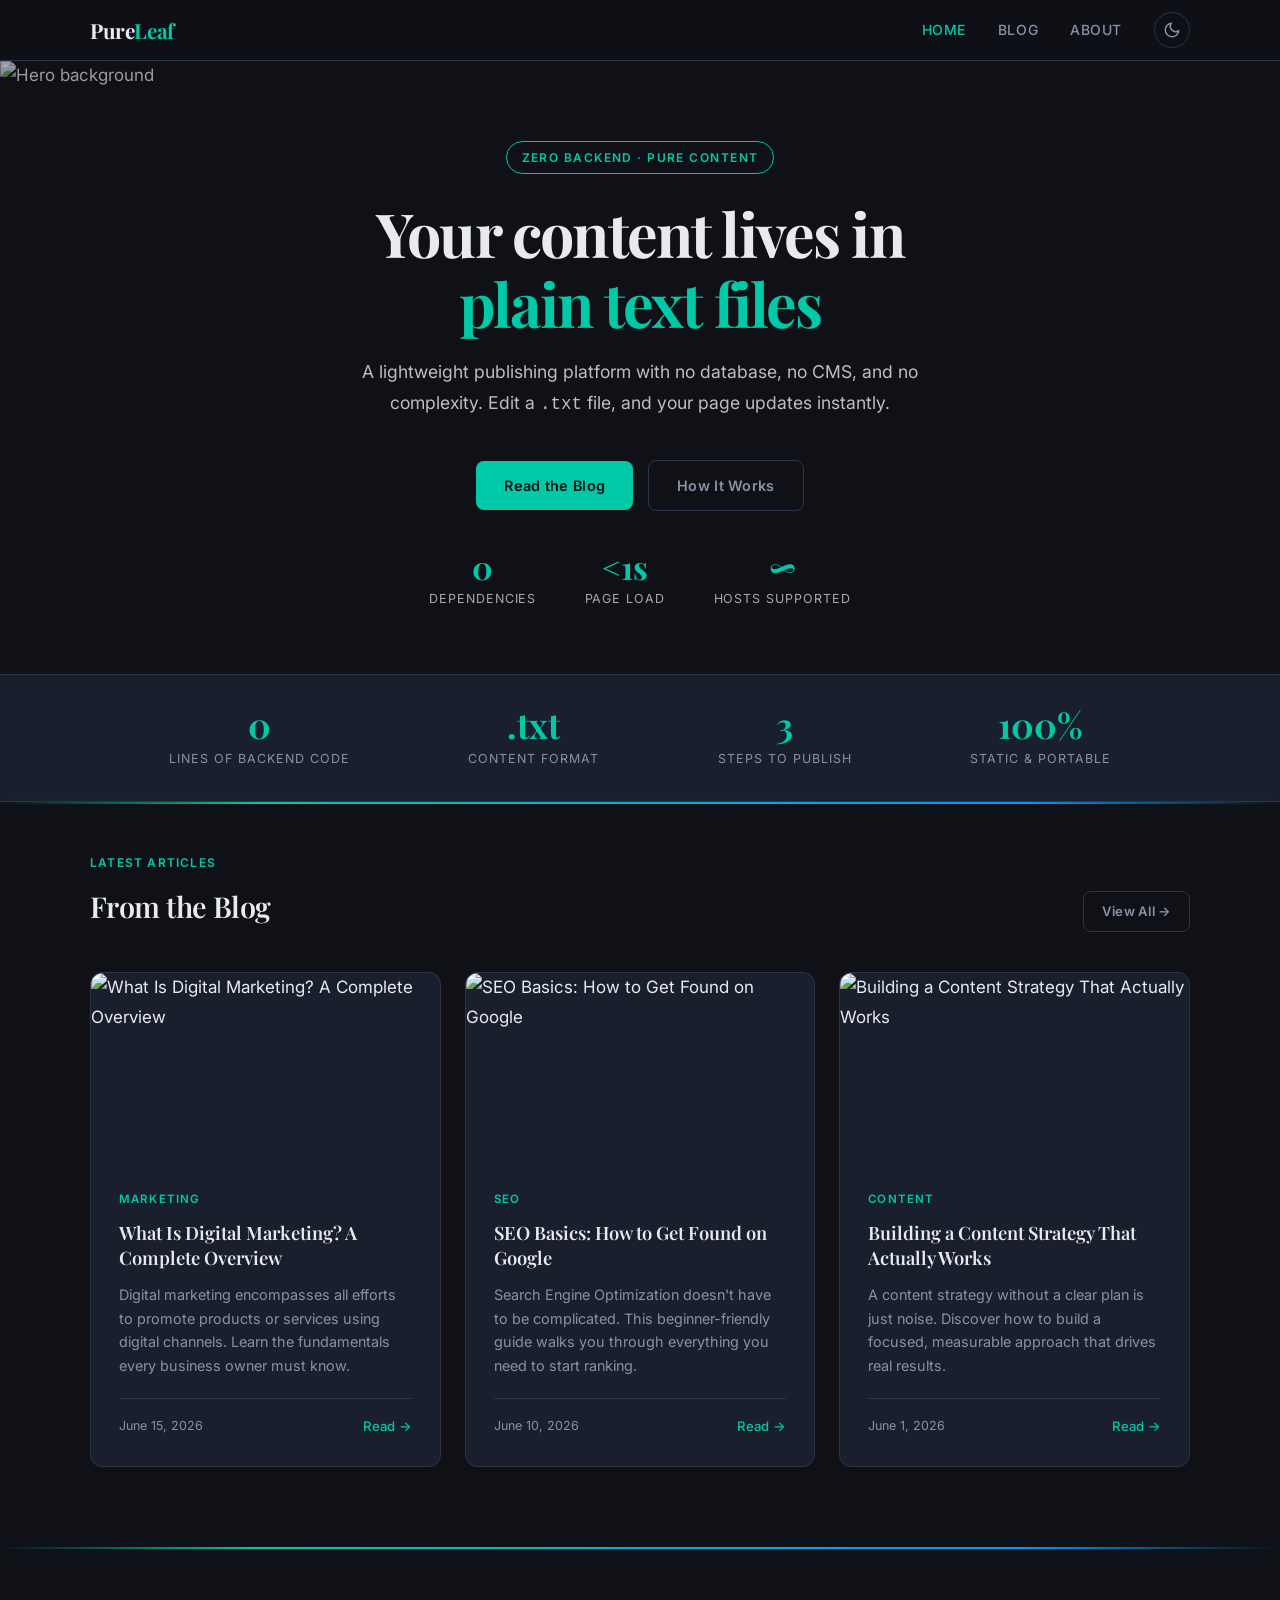
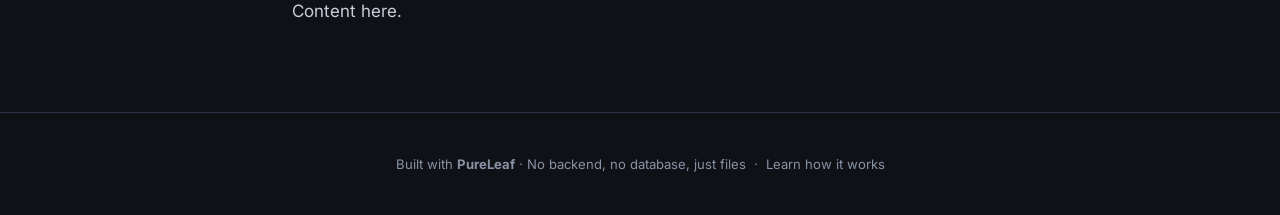
==== commit f8261c59: "fixing theme toggle" ====
--- a/index.html
+++ b/index.html
@@ -9,7 +9,7 @@
   <link rel="icon" type="image/svg+xml" href="assets/favicon.svg">
   <link rel="stylesheet" href="css/main.css">
   <!-- Anti-flash: apply saved theme before first paint -->
-  <script>if(localStorage.getItem('theme')==='light')document.body.classList.add('light');</script>
+  <script>if(localStorage.getItem('theme')==='light')document.documentElement.classList.add('light');</script>
 </head>
 <body>
 
@@ -104,7 +104,7 @@
     // ── Theme toggle ──────────────────────────────────────────
     const toggle = document.getElementById('theme-toggle');
     toggle.addEventListener('click', () => {
-      const isLight = document.body.classList.toggle('light');
+      const isLight = document.documentElement.classList.toggle('light');
       localStorage.setItem('theme', isLight ? 'light' : 'dark');
     });
 
--- a/css/main.css
+++ b/css/main.css
@@ -34,7 +34,7 @@
 }
 
 /* ── Light theme token overrides ── */
-body.light {
+html.light {
   --bg:          #f8f7f4;
   --surface:     #ffffff;
   --surface2:    #f1f0ed;
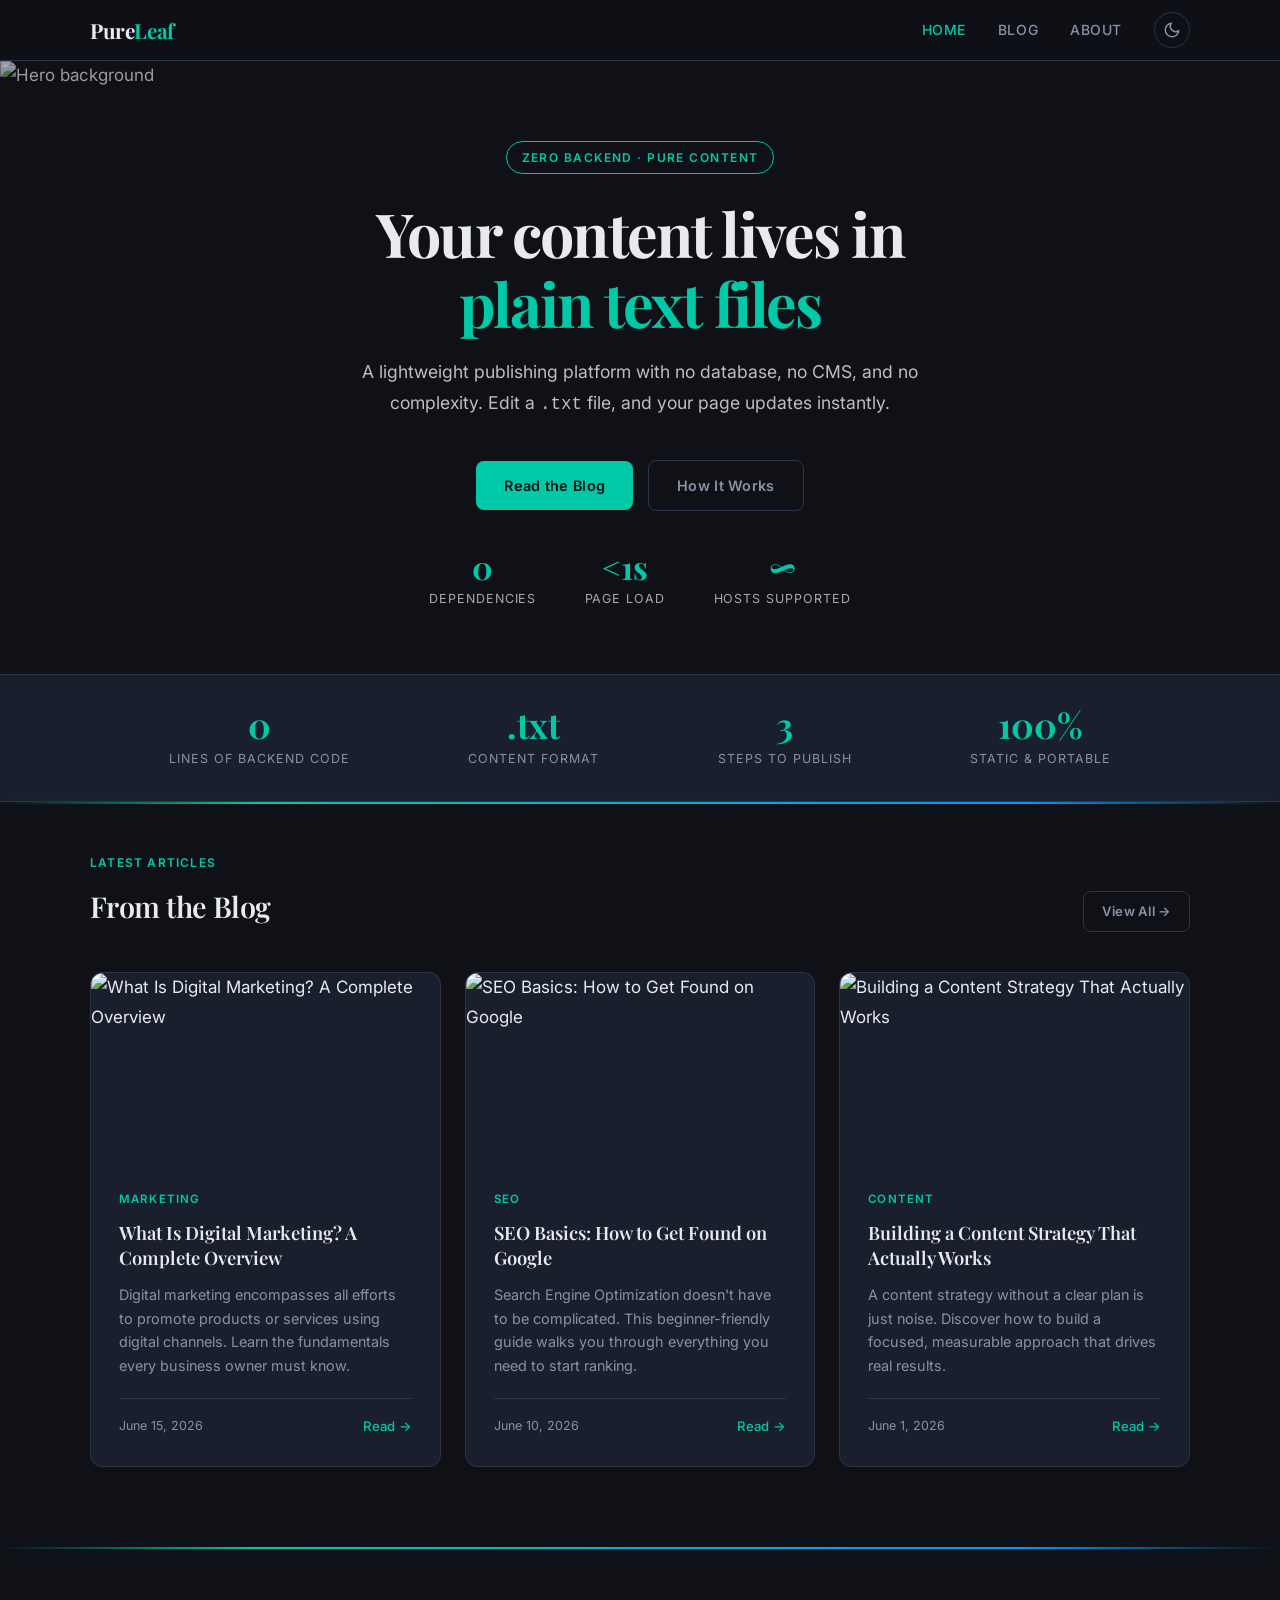
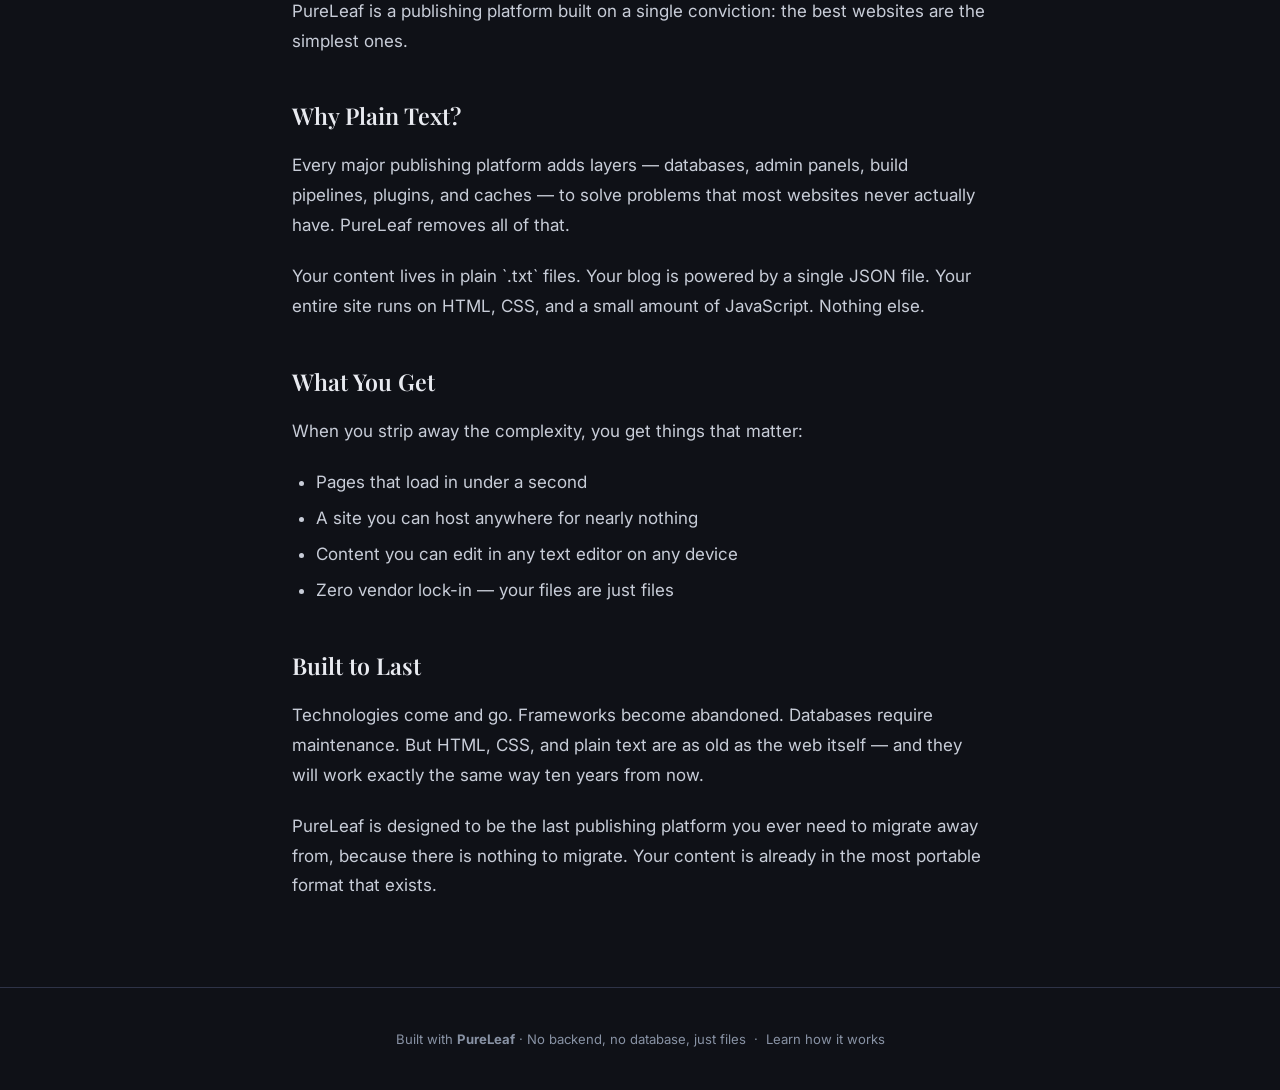
==== commit 3270ecf0: "Multi lingual version commit" ====
--- a/index.html
+++ b/index.html
@@ -6,8 +6,8 @@
   <title>PureLeaf — Lightweight Publishing</title>
   <meta name="description" content="A fast, backend-free publishing platform where content lives in plain text files.">
   <meta name="generator" content="PureLeaf">
-  <link rel="icon" type="image/svg+xml" href="assets/favicon.svg">
-  <link rel="stylesheet" href="css/main.css">
+  <link rel="icon" type="image/svg+xml" href="/assets/favicon.svg">
+  <link rel="stylesheet" href="/css/main.css">
   <!-- Anti-flash: apply saved theme before first paint -->
   <script>if(localStorage.getItem('theme')==='light')document.documentElement.classList.add('light');</script>
 </head>
@@ -15,12 +15,12 @@
 
   <nav class="nav">
     <div class="nav-inner">
-      <a href="index.html" class="nav-logo">Pure<span>Leaf</span></a>
+      <a href="/" class="nav-logo">Pure<span>Leaf</span></a>
       <div class="nav-right">
-        <ul class="nav-links">
-          <li><a href="index.html" class="active">Home</a></li>
-          <li><a href="blog.html">Blog</a></li>
-          <li><a href="about.html">About</a></li>
+        <ul class="nav-links" id="nav-links">
+          <li><a href="/" class="active">Home</a></li>
+          <li><a href="/blog">Blog</a></li>
+          <li><a href="/about">About</a></li>
         </ul>
         <button class="theme-toggle" id="theme-toggle" aria-label="Toggle light/dark mode">
           <span class="icon-wrap">
@@ -38,6 +38,9 @@
             </svg>
           </span>
         </button>
+        <button class="nav-hamburger" id="nav-hamburger" aria-label="Open menu">
+          <span></span><span></span><span></span>
+        </button>
       </div>
     </div>
   </nav>
@@ -53,9 +56,9 @@
         <h1>Your content lives in<br><em>plain text files</em></h1>
         <p>A lightweight publishing platform with no database, no CMS, and no complexity.
           Edit a <code>.txt</code> file, and your page updates instantly.</p>
-        <a href="blog.html" class="btn btn-primary">Read the Blog</a>
+        <a href="/blog" class="btn btn-primary">Read the Blog</a>
         &nbsp;
-        <a href="about.html" class="btn btn-ghost">How It Works</a>
+        <a href="/about" class="btn btn-ghost">How It Works</a>
         <div class="hero-stats">
           <div class="hero-stat"><strong>0</strong><span>Dependencies</span></div>
           <div class="hero-stat"><strong>&lt;1s</strong><span>Page Load</span></div>
@@ -81,7 +84,7 @@
           <div class="section-label">Latest Articles</div>
           <h2>From the Blog</h2>
         </div>
-        <a href="blog.html" class="btn btn-ghost" style="font-size:0.82rem; padding:0.5rem 1.1rem;">View All →</a>
+        <a href="/blog" class="btn btn-ghost" style="font-size:0.82rem; padding:0.5rem 1.1rem;">View All →</a>
       </div>
       <div class="posts-grid" id="posts-grid">
         <div class="loading">Loading posts…</div>
@@ -96,10 +99,10 @@
 
   <footer>
     <p>Built with <strong>PureLeaf</strong> · No backend, no database, just files &nbsp;·&nbsp;
-      <a href="about.html">Learn how it works</a></p>
+      <a href="/about">Learn how it works</a></p>
   </footer>
 
-  <script src="js/engine.js"></script>
+  <script src="/js/engine.js"></script>
   <script>
     // ── Theme toggle ──────────────────────────────────────────
     const toggle = document.getElementById('theme-toggle');
@@ -108,11 +111,23 @@
       localStorage.setItem('theme', isLight ? 'light' : 'dark');
     });
 
+    // ── Mobile nav toggle ────────────────────────────────────
+    const hamburger = document.getElementById('nav-hamburger');
+    const navLinks = document.getElementById('nav-links');
+    hamburger.addEventListener('click', () => {
+      hamburger.classList.toggle('open');
+      navLinks.classList.toggle('open');
+    });
+    navLinks.querySelectorAll('a').forEach(a => a.addEventListener('click', () => {
+      hamburger.classList.remove('open');
+      navLinks.classList.remove('open');
+    }));
+
     // ── Posts ─────────────────────────────────────────────────
     async function loadPosts() {
       const grid = document.getElementById('posts-grid');
       try {
-        const res    = await fetch('posts.json');
+        const res    = await fetch('/posts.json');
         const posts  = await res.json();
         const recent = posts.slice(0, 3);
         grid.innerHTML = recent.map(post => `
@@ -123,7 +138,7 @@
             <p>${PureLeaf.escape(post.excerpt)}</p>
             <div class="post-card-meta">
               <span>${PureLeaf.formatDate(post.date)}</span>
-              <a href="blog/${encodeURIComponent(post.slug)}" class="post-card-link">Read →</a>
+              <a href="/blog/${encodeURIComponent(post.slug)}" class="post-card-link">Read →</a>
             </div>
           </article>
         `).join('');
@@ -132,7 +147,7 @@
       }
     }
 
-    PureLeaf.render('pages/home.txt', document.getElementById('home-content'));
+    PureLeaf.render('/pages/home.txt', document.getElementById('home-content'));
     loadPosts();
   </script>
 
--- a/css/main.css
+++ b/css/main.css
@@ -741,6 +741,35 @@
 footer a { color: var(--muted); }
 footer a:hover { color: var(--accent); }
 
+/* ── Mobile hamburger toggle ── */
+.nav-hamburger {
+  display: none;
+  flex-direction: column;
+  justify-content: center;
+  align-items: center;
+  gap: 5px;
+  width: 34px;
+  height: 34px;
+  background: transparent;
+  border: none;
+  cursor: pointer;
+  padding: 0;
+  flex-shrink: 0;
+}
+
+.nav-hamburger span {
+  display: block;
+  width: 20px;
+  height: 2px;
+  background: var(--text);
+  border-radius: 2px;
+  transition: transform 0.25s ease, opacity 0.2s ease;
+}
+
+.nav-hamburger.open span:nth-child(1) { transform: translateY(7px) rotate(45deg); }
+.nav-hamburger.open span:nth-child(2) { opacity: 0; }
+.nav-hamburger.open span:nth-child(3) { transform: translateY(-7px) rotate(-45deg); }
+
 /* ── Fade-in ── */
 .fade-in { animation: fadeIn 0.4s ease both; }
 
@@ -749,10 +778,47 @@
   to   { opacity: 1; transform: translateY(0); }
 }
 
+/* ── Responsive nav (hamburger dropdown) ── */
+@media (max-width: 760px) {
+  .nav-hamburger { display: flex; }
+
+  .nav-links {
+    position: fixed;
+    top: 60px;
+    inset-inline: 0;
+    z-index: 99;
+    flex-direction: column;
+    gap: 0;
+    background: var(--surface);
+    border-bottom: 1px solid var(--border);
+    max-height: 0;
+    overflow: hidden;
+    opacity: 0;
+    padding: 0 2rem;
+    transition: max-height 0.3s ease, opacity 0.25s ease, padding 0.3s ease;
+  }
+
+  .nav-links.open {
+    max-height: 320px;
+    opacity: 1;
+    padding: 0.5rem 2rem 1rem;
+  }
+
+  .nav-links li { width: 100%; }
+
+  .nav-links a {
+    display: block;
+    width: 100%;
+    padding: 0.9rem 0;
+    border-bottom: 1px solid var(--border);
+  }
+
+  .nav-links li:last-child a { border-bottom: none; }
+}
+
 /* ── Responsive ── */
 @media (max-width: 640px) {
   .nav-right { gap: 1.2rem; }
-  .nav-links { gap: 1.2rem; }
   .posts-grid { grid-template-columns: 1fr; }
   .posts-header { flex-direction: column; align-items: flex-start; gap: 0.75rem; }
   .article-body::before { display: none; }
